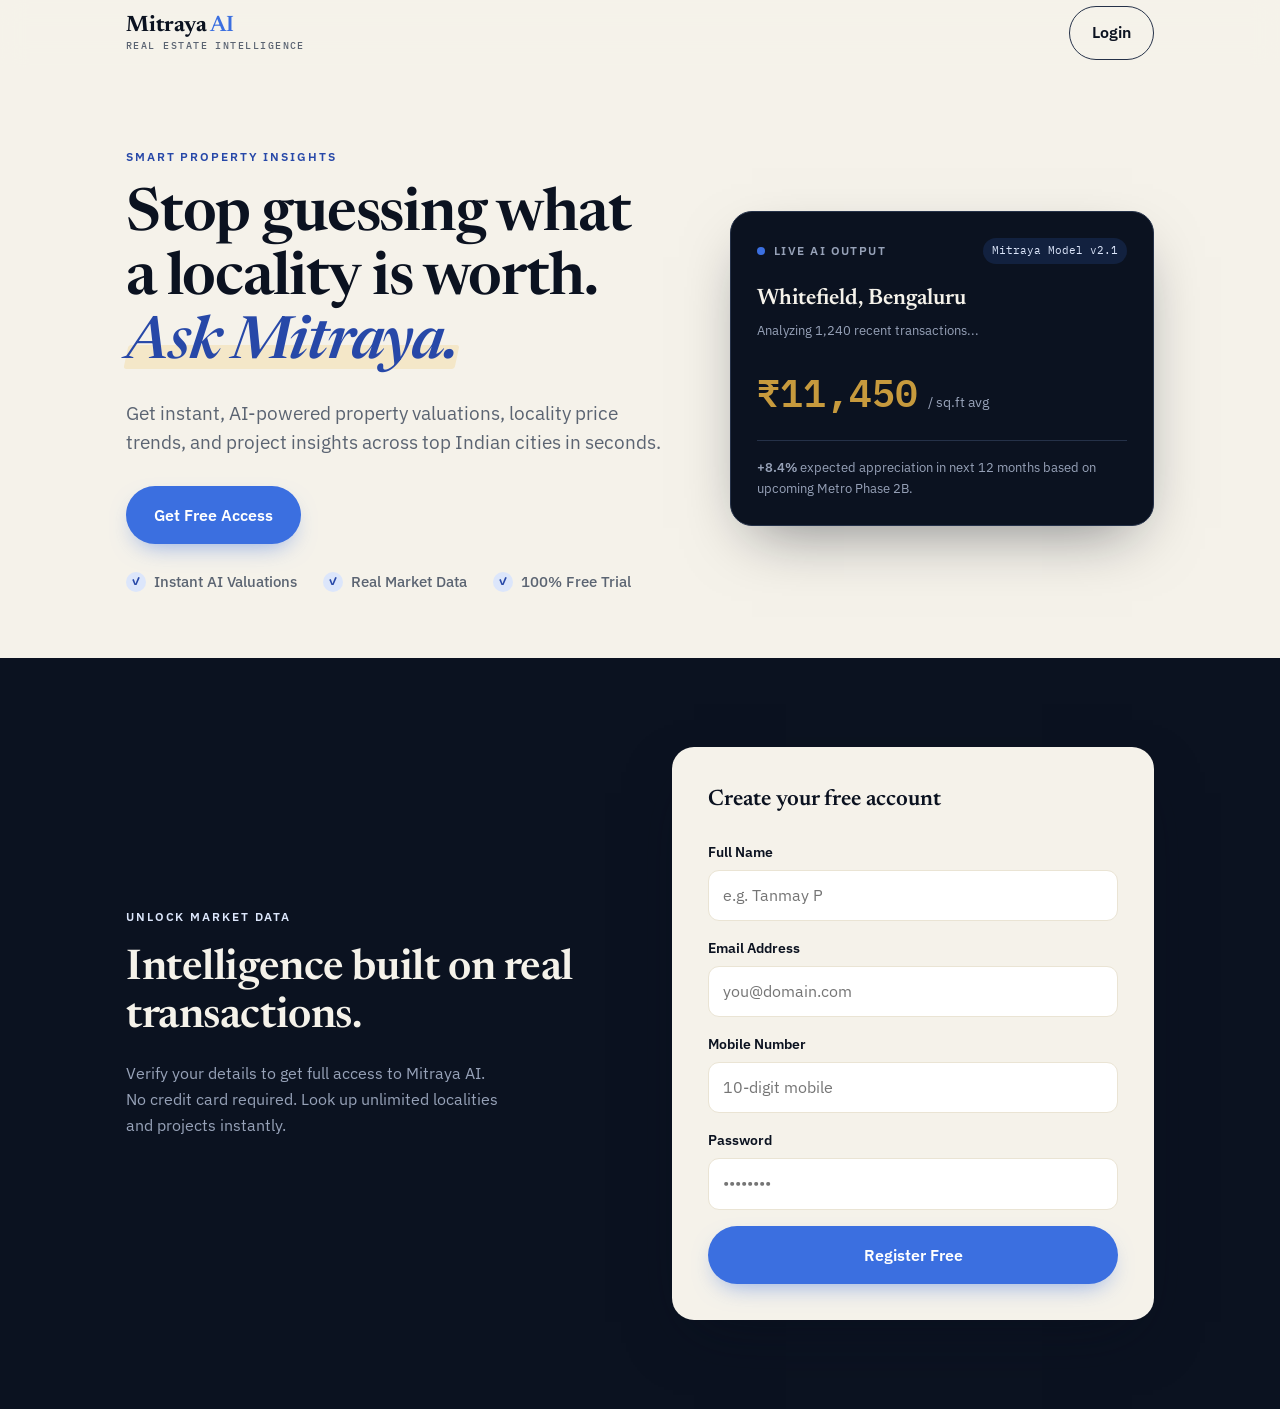
==== index.html @ 4f71910a "lead generation code and realstate" ====
<!DOCTYPE html>
<html lang="en">
<head>
<meta charset="UTF-8" />
<meta name="viewport" content="width=device-width, initial-scale=1.0" />
<title>Mitraya AI — Real Estate Intelligence</title>
<meta name="description" content="Get instant, AI-powered property valuations and locality insights across top Indian cities." />

<!-- Fonts mapped to your CSS specifications -->
<link rel="preconnect" href="https://fonts.googleapis.com" />
<link rel="preconnect" href="https://fonts.gstatic.com" crossorigin />
<link href="https://fonts.googleapis.com/css2?family=IBM+Plex+Mono:wght@400;500;600&family=IBM+Plex+Sans:wght@400;500;600;700&family=Newsreader:ital,opsz,wght@0,6..72,500;0,6..72,600;1,6..72,500&display=swap" rel="stylesheet" />

<style>
/* ============================================================
   Mitraya AI — locality & valuation intelligence
   Palette : navy ink ground, warm stone paper, brand blue (AI)
             + gold (valuation) as two purposeful accents
   Type    : Newsreader (display) + IBM Plex Sans (body)
             + IBM Plex Mono (data / figures)
   ============================================================ */

:root{
  --ink:        #0B1220;
  --ink-2:      #121B2E;
  --ink-line:   #253148;
  --paper:      #F5F2EA;
  --paper-2:    #EAE4D4;
  --blue:       #3B6FE0;
  --blue-deep:  #2748A8;
  --blue-soft:  #DCE6FB;
  --gold:       #C79A3D;
  --gold-deep:  #9C7826;
  --gold-soft:  #F4E7C8;
  --slate:      #5B6472;
  --slate-d:    #97A2B8;
  --white:      #FFFFFF;
  --rust:       #C24A3A;

  --maxw: 1140px;
  --pad: clamp(20px, 5vw, 56px);
  --r: 16px;
  --r-lg: 22px;

  --shadow: 0 18px 50px -18px rgba(8,14,28,.35);
  --shadow-card: 0 24px 60px -22px rgba(8,14,28,.5);

  --ease: cubic-bezier(.22,.61,.36,1);
}

/* ── RESET ───────────────────────────────────────────────── */
*{ box-sizing:border-box; margin:0; padding:0; }
html{ scroll-behavior:smooth; -webkit-text-size-adjust:100%; }
body{
  font-family:'IBM Plex Sans',system-ui,sans-serif;
  background:var(--paper);
  color:var(--ink);
  line-height:1.6;
  -webkit-font-smoothing:antialiased;
  overflow-x:hidden;
}
a{ color:inherit; text-decoration:none; }
ul,ol{ list-style:none; }
strong{ font-weight:600; }
button{ font:inherit; }

.wrap{ width:100%; max-width:var(--maxw); margin-inline:auto; padding-inline:var(--pad); }

/* ── TYPE PRIMITIVES ─────────────────────────────────────── */
.eyebrow{
  display:inline-block;
  font-size:.74rem; font-weight:600; letter-spacing:.16em;
  text-transform:uppercase; color:var(--blue-deep);
  margin-bottom:18px;
}
.eyebrow.light{ color:var(--blue-soft); }

.sec-h{
  font-family:'Newsreader',serif;
  font-weight:600;
  font-size:clamp(1.7rem, 3.4vw, 2.65rem);
  line-height:1.14;
  letter-spacing:-.01em;
}

/* ── BUTTONS ─────────────────────────────────────────────── */
.btn{
  display:inline-flex; align-items:center; justify-content:center; gap:8px;
  font-family:'IBM Plex Sans',sans-serif; font-weight:600; font-size:.98rem;
  padding:13px 22px; border-radius:999px; border:0; cursor:pointer;
  transition:transform .18s var(--ease), box-shadow .18s var(--ease), background .18s var(--ease);
}
.btn-solid{ background:var(--blue); color:#fff; box-shadow:0 10px 24px -10px rgba(59,111,224,.6); }
.btn-solid:hover{ background:var(--blue-deep); transform:translateY(-2px); box-shadow:0 16px 30px -12px rgba(59,111,224,.65); }
.btn-ghost{ background:transparent; color:var(--ink); border:1.5px solid var(--ink-line); }
.btn-ghost:hover{ border-color:var(--ink); transform:translateY(-2px); }
.btn-lg{ padding:16px 28px; font-size:1.02rem; }
.btn-block{ width:100%; }
.btn:disabled{ opacity:.45; cursor:not-allowed; transform:none; box-shadow:none; }

/* ── TOP BAR ─────────────────────────────────────────────── */
.topbar{
  position:sticky; top:0; z-index:50;
  background:rgba(245,242,234,.85);
  backdrop-filter:blur(12px);
  border-bottom:1px solid transparent;
}
.topbar-in{ display:flex; align-items:center; justify-content:space-between; height:66px; }
.brand{ display:inline-flex; align-items:center; gap:9px; font-weight:700; }
.brand-stack{ display:flex; flex-direction:column; line-height:1.05; }
.brand-word{ font-family:'Newsreader',serif; font-size:1.4rem; letter-spacing:-.01em; }
.brand-dim{ color:var(--blue); font-weight:600; }
.brand-tag{
  font-family:'IBM Plex Mono',monospace; font-size:.65rem; font-weight:500;
  letter-spacing:.14em; text-transform:uppercase; color:var(--slate);
  margin-top:2px;
}

/* ── HERO ────────────────────────────────────────────────── */
.hero{ position:relative; padding-top:clamp(40px,6vw,76px); padding-bottom:clamp(36px,5vw,64px); }
.hero-grid{
  display:grid; grid-template-columns:1.12fr .88fr; gap:clamp(28px,5vw,64px);
  align-items:center;
}
.hero-h{
  font-family:'Newsreader',serif; font-weight:600;
  font-size:clamp(2.2rem, 5vw, 3.7rem);
  line-height:1.08; letter-spacing:-.02em;
  margin-bottom:22px;
}
.ink-underline{ position:relative; white-space:nowrap; color:var(--blue-deep); font-style:italic; }
.ink-underline::after{
  content:""; position:absolute; left:0; right:0; bottom:.08em; height:.4em;
  background:var(--gold-soft); z-index:-1; border-radius:3px;
  transform:skew(-12deg);
}
.hero-sub{
  font-size:clamp(1.02rem,1.5vw,1.16rem); color:var(--slate);
  max-width:36em; margin-bottom:28px;
}
.hero-cta{ display:flex; flex-wrap:wrap; gap:14px; margin-bottom:26px; }
.tick{
  display:inline-grid; place-items:center;
  width:20px; height:20px; flex:0 0 20px;
  border-radius:50%; background:var(--blue-soft); color:var(--blue-deep);
  font-size:.7rem; font-weight:700;
}
.hero-trust{ display:flex; flex-wrap:wrap; gap:18px 26px; }
.hero-trust li{ display:flex; align-items:center; gap:8px; font-size:.92rem; color:var(--slate); font-weight:500; }

/* ── LIVE VALUATION CARD (Visual element from CSS) ───────── */
.valcard{
  background:var(--ink); color:var(--paper);
  border-radius:var(--r-lg); padding:26px;
  box-shadow:var(--shadow-card); border:1px solid var(--ink-line);
  position:relative; overflow:hidden;
}
.valcard-head{ display:flex; align-items:center; justify-content:space-between; margin-bottom:18px; }
.valcard-head-l{ font-size:.76rem; letter-spacing:.12em; text-transform:uppercase; color:var(--slate-d); font-weight:600; display:flex; align-items:center; gap:9px;}
.pulse-dot{ width:8px; height:8px; border-radius:50%; background:var(--blue); animation:pulse 2.2s infinite; }
@keyframes pulse{ 0%,100%{ opacity:1 } 50%{ opacity:.4 } }
.valcard-live{ font-family:'IBM Plex Mono',monospace; font-size:.7rem; color:var(--blue-soft); background:rgba(59,111,224,.16); padding:4px 9px; border-radius:999px; }
.valcard-locality{ font-family:'Newsreader',serif; font-size:1.4rem; font-weight:600; margin-bottom:2px; }
.valcard-sub{ font-size:.82rem; color:var(--slate-d); margin-bottom:20px; }
.valcard-price{ display:flex; align-items:baseline; gap:10px; margin-bottom:6px; }
.valcard-price-num{ font-family:'IBM Plex Mono',monospace; font-size:2.4rem; font-weight:600; color:var(--gold); }
.valcard-price-unit{ font-size:.85rem; color:var(--slate-d); }
.valcard-foot{
  margin-top:18px; padding-top:16px; border-top:1px solid var(--ink-line);
  font-size:.82rem; color:var(--slate-d);
}

/* ── FORM SECTION ────────────────────────────────────────── */
.getstarted{ background:var(--ink); color:var(--paper); padding-block:clamp(54px,7vw,96px); }
.form-grid{ display:grid; grid-template-columns:1fr 1fr; gap:clamp(30px,5vw,64px); align-items:center; }
.form-pitch .eyebrow { color: var(--blue-soft); }
.form-pitch .sec-h { color: var(--paper); }
.form-sub{ color:var(--slate-d); margin-top:18px; font-size:1.02rem; max-width:38ch; margin-bottom:26px;}

.form-card{
  background:var(--paper); color:var(--ink);
  border-radius:var(--r-lg); padding:clamp(24px,3vw,36px);
  box-shadow:var(--shadow-card);
}
.form-title{ font-family:'Newsreader',serif; font-size:1.4rem; font-weight:600; margin-bottom:22px; }

.field{ margin-bottom:16px; }
.field label{ display:block; font-size:.86rem; font-weight:600; margin-bottom:7px; color:var(--ink); }
.field input{
  width:100%; font:inherit; font-size:.98rem; color:var(--ink);
  background:var(--white); border:1.5px solid var(--paper-2);
  border-radius:11px; padding:12px 14px; transition:border-color .15s, box-shadow .15s;
}
.field input:focus{ outline:none; border-color:var(--blue); box-shadow:0 0 0 3px rgba(59,111,224,.18); }
.field input.invalid{ border-color:var(--rust); }
.err{ display:none; color:var(--rust); font-size:.82rem; margin-top:6px; font-weight:500; }
.err.show{ display:block; }
.form-fine{ font-size:.8rem; color:var(--slate); text-align:center; margin-top:14px; }

/* ── STATES (OTP, DUPE, SUCCESS) ─────────────────────────── */
.form-state{ text-align:center; padding:18px 6px 8px; }
.state-ico{
  width:58px; height:58px; border-radius:50%; margin:0 auto 18px;
  display:grid; place-items:center; font-size:1.7rem; font-weight:700;
}
.success .state-ico { background:var(--blue-soft); color:var(--blue-deep); }
.dupe .state-ico { background:#FEE2E2; color:var(--rust); }
.form-state h3{ font-family:'Newsreader',serif; font-size:1.42rem; font-weight:600; margin-bottom:10px; }
.form-state p{ color:var(--slate); font-size:.95rem; margin-bottom: 20px;}
.otp-input{ letter-spacing:.4rem !important; text-align:center; font-family:'IBM Plex Mono',monospace; font-size:1.4rem !important; }

/* Responsive */
@media (max-width:900px){
  .hero-grid, .form-grid{ grid-template-columns:1fr; gap:34px; }
}
</style>
</head>
<body>

<header class="topbar">
  <div class="wrap topbar-in">
    <a href="/" class="brand">
      <span class="brand-stack">
        <span class="brand-word">Mitraya<span class="brand-dim">&nbsp;AI</span></span>
        <span class="brand-tag">Real Estate Intelligence</span>
      </span>
    </a>
    <a href="https://app.mitrayallm.com/" class="btn btn-sm btn-ghost">Login</a>
  </div>
</header>

<main>
  <!-- ── HERO SECTION ───────────────────────────────────── -->
  <section class="hero">
    <div class="wrap hero-grid">
      <div class="hero-copy">
        <span class="eyebrow">Smart Property Insights</span>
        <h1 class="hero-h">
          Stop guessing what a locality is worth.
          <span class="ink-underline">Ask Mitraya.</span>
        </h1>
        <p class="hero-sub">
          Get instant, AI-powered property valuations, locality price trends, and project insights across top Indian cities in seconds.
        </p>
        <div class="hero-cta">
          <a href="#register" class="btn btn-solid btn-lg">Get Free Access</a>
        </div>
        <ul class="hero-trust">
          <li><span class="tick">✓</span> Instant AI Valuations</li>
          <li><span class="tick">✓</span> Real Market Data</li>
          <li><span class="tick">✓</span> 100% Free Trial</li>
        </ul>
      </div>

      <!-- Live Valuation Mockup Card (Using exact CSS provided) -->
      <aside class="valcard">
        <div class="valcard-head">
          <div class="valcard-head-l"><div class="pulse-dot"></div> Live AI Output</div>
          <div class="valcard-live">Mitraya Model v2.1</div>
        </div>
        <div class="valcard-locality">Whitefield, Bengaluru</div>
        <div class="valcard-sub">Analyzing 1,240 recent transactions...</div>
        <div class="valcard-price">
          <div class="valcard-price-num">₹11,450</div>
          <div class="valcard-price-unit">/ sq.ft avg</div>
        </div>
        <div class="valcard-foot">
          <strong>+8.4%</strong> expected appreciation in next 12 months based on upcoming Metro Phase 2B.
        </div>
      </aside>
    </div>
  </section>

  <!-- ── REGISTRATION FORM SECTION ──────────────────────── -->
  <section id="register" class="getstarted">
    <div class="wrap form-grid">
      <div class="form-pitch">
        <span class="eyebrow light">Unlock Market Data</span>
        <h2 class="sec-h">Intelligence built on real transactions.</h2>
        <p class="form-sub">
          Verify your details to get full access to Mitraya AI. No credit card required. Look up unlimited localities and projects instantly.
        </p>
      </div>

      <div class="form-card">
        
        <!-- STEP 1: REGISTRATION FORM -->
        <form id="regForm" novalidate>
          <h3 class="form-title">Create your free account</h3>

          <div class="field">
            <label for="full_name">Full Name</label>
            <input id="full_name" type="text" placeholder="e.g. Tanmay P" required />
            <span class="err" data-err="full_name">Please enter your name.</span>
          </div>

          <div class="field">
            <label for="email">Email Address</label>
            <input id="email" type="email" placeholder="you@domain.com" required />
            <span class="err" data-err="email">Enter a valid email.</span>
          </div>

          <div class="field">
            <label for="mobile">Mobile Number</label>
            <input id="mobile" type="tel" maxlength="10" placeholder="10-digit mobile" required />
            <span class="err" data-err="mobile">Enter a valid 10-digit mobile.</span>
          </div>

          <div class="field">
            <label for="password">Password</label>
            <input id="password" type="password" placeholder="••••••••" required />
            <span class="err" data-err="password">Password must be at least 6 characters.</span>
          </div>

          <button id="submitRegBtn" type="submit" class="btn btn-solid btn-block btn-lg">
            Register Free
          </button>
        </form>

        <!-- STEP 2: OTP VERIFICATION -->
        <form id="otpForm" class="form-state" style="display:none;" novalidate>
          <div class="state-ico">✉️</div>
          <h3>Verify your account</h3>
          <p>We've sent a 6-digit code to your email/mobile. Enter it below to unlock access.</p>
          
          <div class="field">
            <input id="otpCode" class="otp-input" type="text" maxlength="6" placeholder="------" required />
            <span class="err" data-err="otpCode">Please enter the 6 digit code.</span>
          </div>

          <button id="submitOtpBtn" type="submit" class="btn btn-solid btn-block btn-lg">
            Verify & Proceed
          </button>
        </form>

        <!-- DUPLICATE/EXISTING USER STATE -->
        <div id="dupeState" class="form-state dupe" style="display:none;">
          <div class="state-ico">↻</div>
          <h3>Account already exists</h3>
          <p id="dupeMsg">This mobile or email is already registered with Mitraya.</p>
          <button onclick="window.location.href='https://app.mitrayallm.com/'" class="btn btn-solid btn-block btn-lg">
            Go to Login
          </button>
        </div>

      </div>
    </div>
  </section>
</main>

<script>
/* ============================================================
   Mitraya AI — Frontend Logic[cite: 3]
   ------------------------------------------------------------
   1) POST /api/realstate/register (Local backend check)
   2) POST /api/realstate/verify (Local backend + External API)
   3) GET Convert API (Only fires if Verify is 200 OK)
   ============================================================ */

// const BACKEND_BASE_ = 'http://localhost:8080'; // Configured for your local testing
const BACKEND_BASE = 'https://asia-south1-deploying-4c386.cloudfunctions.net/leadgeneration_api';
const CONVERT_URL  = 'https://asia-south1-deploying-4c386.cloudfunctions.net/global_api/api/convert';
const DEFAULT_PAYOUT = '0.3';

// DOM Helpers
const byId = id => document.getElementById(id);
const toggleErr = (id, show) => {
  document.querySelector(`.err[data-err="${id}"]`).classList.toggle('show', show);
  byId(id).classList.toggle('invalid', show);
};

// URL Params Extractor for S2S Tracking[cite: 3]
function getTrackingParams() {
  const q = new URLSearchParams(window.location.search);
  return {
    pid: q.get('pid') || null,
    oid: q.get('oid') || null,
    clid: q.get('clid') || null,
    sub1: q.get('sub1') || null,
    zone: q.get('zone') || q.get('sub2') || null,
    utm_source: q.get('utm_source') || null,
    cost: q.get('cost') || null,
    payout: q.get('payout') || DEFAULT_PAYOUT,
    goal: '1',
    landingUrl: window.location.href
  };
}

// Postback Trigger (Fires strictly on successful verification)[cite: 3]
function sendConversion(tracking) {
  if (!tracking.clid && !tracking.pid) return; // Prevent empty fires
  
  let url = `${CONVERT_URL}?goal=1&payout=${encodeURIComponent(tracking.payout)}`;
  ['pid', 'oid', 'clid', 'sub1', 'zone', 'utm_source', 'cost'].forEach(key => {
    if (tracking[key]) url += `&${key}=${encodeURIComponent(tracking[key])}`;
  });

  console.log('Firing Conversion Postback:', url);
  fetch(url).catch(e => console.error('Conversion tracking error:', e));
}

// Global State
let pendingUser = null;

/* ── STEP 1: Registration Handler ─────────────────────────── */
byId('regForm').addEventListener('submit', async (e) => {
  e.preventDefault();
  
  // Basic Validations
  const fn = byId('full_name').value.trim();
  const em = byId('email').value.trim();
  const mb = byId('mobile').value.trim();
  const pw = byId('password').value;
  
  let valid = true;
  if(fn.length < 2) { toggleErr('full_name', true); valid = false; } else toggleErr('full_name', false);
  if(!/^[^\s@]+@[^\s@]+\.[^\s@]+$/.test(em)) { toggleErr('email', true); valid = false; } else toggleErr('email', false);
  if(!/^[6-9]\d{9}$/.test(mb)) { toggleErr('mobile', true); valid = false; } else toggleErr('mobile', false);
  if(pw.length < 6) { toggleErr('password', true); valid = false; } else toggleErr('password', false);

  if(!valid) return;

  const btn = byId('submitRegBtn');
  btn.disabled = true; btn.textContent = 'Registering...';

  pendingUser = { full_name: fn, email: em, mobile: mb, password: pw, tracking: getTrackingParams() };

  try {
    const res = await fetch(`${BACKEND_BASE}/api/realstate/register`, {
      method: 'POST',
      headers: { 'Content-Type': 'application/json' },
      body: JSON.stringify({ full_name: fn, email: em, mobile: mb, password: pw })
    });

    const data = await res.json();

    if (res.status === 409) {
      // DUPLICATE GUARD: Do not trigger postback. Show duplicate state.
      byId('regForm').style.display = 'none';
      byId('dupeState').style.display = 'block';
      if(data.redirectTo) {
        setTimeout(() => window.location.href = data.redirectTo, 2500); // Auto-redirect after 2.5s
      }
      return;
    }

    if (!res.ok) throw new Error(data.message || 'Registration failed');

    // Success: Hide Register, Show OTP Form
    byId('regForm').style.display = 'none';
    byId('otpForm').style.display = 'block';

  } catch (err) {
    alert(err.message);
    btn.disabled = false; btn.textContent = 'Register Free';
  }
});

/* ── STEP 2: OTP Verification Handler ─────────────────────── */
byId('otpForm').addEventListener('submit', async (e) => {
  e.preventDefault();
  const code = byId('otpCode').value.trim();
  
  if(code.length < 4) { toggleErr('otpCode', true); return; } else toggleErr('otpCode', false);

  const btn = byId('submitOtpBtn');
  btn.disabled = true; btn.textContent = 'Verifying...';

  try {
    const res = await fetch(`${BACKEND_BASE}/api/realstate/verify`, {
      method: 'POST',
      headers: { 'Content-Type': 'application/json' },
      body: JSON.stringify({ ...pendingUser, code: code })
    });

    const data = await res.json();
    if (!res.ok) throw new Error(data.message || 'Invalid verification code');

    // ✅ CRITICAL PATH: Lead is verified & stored in DB. Fire Conversion S2S.[cite: 3]
    sendConversion(pendingUser.tracking);

    btn.textContent = 'Success! Redirecting...';
    btn.style.background = '#10b981'; // Green success color
    
    // Redirect to the main application
    setTimeout(() => window.location.href = 'https://app.mitrayallm.com/', 1000);

  } catch (err) {
    alert(err.message);
    btn.disabled = false; btn.textContent = 'Verify & Proceed';
  }
});

// Enforce numbers only on mobile input
byId('mobile').addEventListener('input', e => e.target.value = e.target.value.replace(/\D/g, '').slice(0, 10));
</script>
</body>
</html>
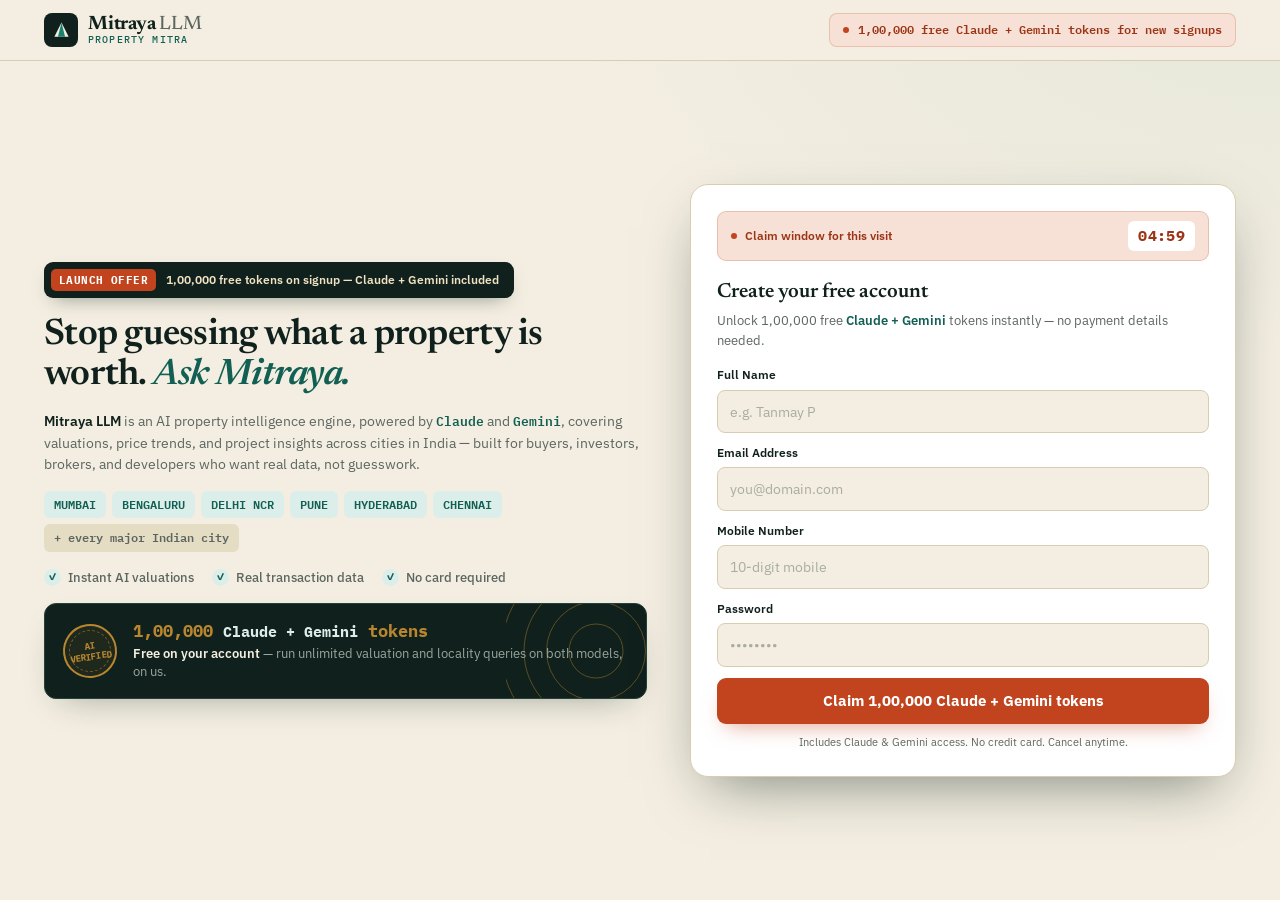
==== commit a7c165bc: "made changes in html" ====
--- a/index.html
+++ b/index.html
@@ -3,61 +3,75 @@
 <head>
 <meta charset="UTF-8" />
 <meta name="viewport" content="width=device-width, initial-scale=1.0" />
-<title>Mitraya AI — Real Estate Intelligence</title>
-<meta name="description" content="Get instant, AI-powered property valuations and locality insights across top Indian cities." />
-
-<!-- Fonts mapped to your CSS specifications -->
+<title>Mitraya LLM — Property Mitra | Free AI Property Intelligence</title>
+<meta name="description" content="Get instant AI-powered property valuations across every major Indian city. Register now and claim 1,00,000 free Claude + Gemini tokens for property analysis." />
+
+<!-- Fonts -->
 <link rel="preconnect" href="https://fonts.googleapis.com" />
 <link rel="preconnect" href="https://fonts.gstatic.com" crossorigin />
-<link href="https://fonts.googleapis.com/css2?family=IBM+Plex+Mono:wght@400;500;600&family=IBM+Plex+Sans:wght@400;500;600;700&family=Newsreader:ital,opsz,wght@0,6..72,500;0,6..72,600;1,6..72,500&display=swap" rel="stylesheet" />
+<link href="https://fonts.googleapis.com/css2?family=IBM+Plex+Mono:wght@400;500;600;700&family=IBM+Plex+Sans:wght@400;500;600;700&family=Newsreader:ital,opsz,wght@0,6..72,500;0,6..72,600;0,6..72,700;1,6..72,500&display=swap" rel="stylesheet" />
 
 <style>
 /* ============================================================
-   Mitraya AI — locality & valuation intelligence
-   Palette : navy ink ground, warm stone paper, brand blue (AI)
-             + gold (valuation) as two purposeful accents
-   Type    : Newsreader (display) + IBM Plex Sans (body)
-             + IBM Plex Mono (data / figures)
+   Mitraya LLM — "Property Mitra"
+   ------------------------------------------------------------
+   DESIGN PLAN
+   Subject   : an AI reading land-transaction records to price
+               Indian property — closer to a surveyor's instrument
+               than a generic SaaS dashboard.
+   Palette   : pine-ink ground (not navy), aged-parchment paper,
+               signal teal (the "AI reads the data" accent),
+               survey gold (valuation/currency), claim-red (urgency)
+   Type      : Newsreader (display serif, editorial/trustworthy)
+               + IBM Plex Sans (body) + IBM Plex Mono (data figures)
+   Signature : topographic contour rings behind the valuation
+               figure + a rotated "surveyor's stamp" badge —
+               literalizes "we survey the data" instead of a
+               generic gradient blob or numbered-step layout.
    ============================================================ */
 
 :root{
-  --ink:        #0B1220;
-  --ink-2:      #121B2E;
-  --ink-line:   #253148;
-  --paper:      #F5F2EA;
-  --paper-2:    #EAE4D4;
-  --blue:       #3B6FE0;
-  --blue-deep:  #2748A8;
-  --blue-soft:  #DCE6FB;
-  --gold:       #C79A3D;
-  --gold-deep:  #9C7826;
-  --gold-soft:  #F4E7C8;
-  --slate:      #5B6472;
-  --slate-d:    #97A2B8;
+  --ink:        #10201C;   /* pine-black ground, not navy   */
+  --ink-2:      #172B25;
+  --ink-line:   #25423A;
+  --paper:      #F3EEE1;   /* aged parchment                */
+  --paper-2:    #E5DCC4;
+  --paper-line: #D8CDAE;
+  --teal:       #1B8272;   /* signal accent — AI reads data */
+  --teal-deep:  #125F53;
+  --teal-soft:  #DCEEEA;
+  --gold:       #B8862E;   /* survey gold — valuation/value */
+  --gold-deep:  #8E661F;
+  --gold-soft:  #F0E2C2;
+  --claim:      #C1441E;   /* claim-red — urgency/offer     */
+  --claim-deep: #9C3517;
+  --claim-soft: #F7E1D6;
+  --slate:      #5C6660;
+  --slate-d:    #9AA69E;
   --white:      #FFFFFF;
-  --rust:       #C24A3A;
-
-  --maxw: 1140px;
-  --pad: clamp(20px, 5vw, 56px);
-  --r: 16px;
-  --r-lg: 22px;
-
-  --shadow: 0 18px 50px -18px rgba(8,14,28,.35);
-  --shadow-card: 0 24px 60px -22px rgba(8,14,28,.5);
+  --rust:       #B33B2C;
+
+  --maxw: 1280px;
+  --pad: clamp(18px, 3.6vw, 44px);
+  --r: 12px;
+  --r-lg: 18px;
+
+  --shadow: 0 14px 36px -18px rgba(16,32,28,.4);
+  --shadow-card: 0 22px 56px -20px rgba(16,32,28,.55);
 
   --ease: cubic-bezier(.22,.61,.36,1);
 }
 
 /* ── RESET ───────────────────────────────────────────────── */
 *{ box-sizing:border-box; margin:0; padding:0; }
-html{ scroll-behavior:smooth; -webkit-text-size-adjust:100%; }
+html,body{ height:100%; }
 body{
   font-family:'IBM Plex Sans',system-ui,sans-serif;
   background:var(--paper);
   color:var(--ink);
-  line-height:1.6;
+  line-height:1.5;
   -webkit-font-smoothing:antialiased;
-  overflow-x:hidden;
+  overflow:hidden; /* single viewport — no page scroll on desktop */
 }
 a{ color:inherit; text-decoration:none; }
 ul,ol{ list-style:none; }
@@ -66,270 +80,365 @@
 
 .wrap{ width:100%; max-width:var(--maxw); margin-inline:auto; padding-inline:var(--pad); }
 
-/* ── TYPE PRIMITIVES ─────────────────────────────────────── */
-.eyebrow{
-  display:inline-block;
-  font-size:.74rem; font-weight:600; letter-spacing:.16em;
-  text-transform:uppercase; color:var(--blue-deep);
-  margin-bottom:18px;
-}
-.eyebrow.light{ color:var(--blue-soft); }
-
-.sec-h{
-  font-family:'Newsreader',serif;
-  font-weight:600;
-  font-size:clamp(1.7rem, 3.4vw, 2.65rem);
-  line-height:1.14;
-  letter-spacing:-.01em;
-}
+/* ── APP SHELL ───────────────────────────────────────────── */
+.app{
+  height:100vh; height:100dvh;
+  display:flex; flex-direction:column;
+  background:
+    radial-gradient(1200px 600px at 100% 0%, rgba(27,130,114,.06), transparent 60%),
+    var(--paper);
+}
+
+/* ── TOP BAR ─────────────────────────────────────────────── */
+.topbar{
+  flex:0 0 auto;
+  border-bottom:1px solid var(--paper-line);
+  background:var(--paper);
+  z-index:50;
+}
+.topbar-in{ display:flex; align-items:center; justify-content:space-between; height:60px; gap:16px; }
+.brand{ display:inline-flex; align-items:center; gap:10px; font-weight:700; }
+.brand-mark{
+  width:34px; height:34px; border-radius:8px; flex:0 0 auto;
+  background:var(--ink);
+  display:grid; place-items:center;
+  position:relative;
+}
+.brand-mark svg{ width:19px; height:19px; display:block; }
+.brand-stack{ display:flex; flex-direction:column; line-height:1.08; }
+.brand-word{ font-family:'Newsreader',serif; font-size:1.22rem; letter-spacing:-.01em; }
+.brand-word .dim{ color:var(--slate); font-weight:500; }
+.brand-tag{
+  font-family:'IBM Plex Mono',monospace; font-size:.6rem; font-weight:500;
+  letter-spacing:.12em; color:var(--teal-deep);
+}
+.topbar-offer{
+  display:flex; align-items:center; gap:9px;
+  font-family:'IBM Plex Mono',monospace; font-size:.74rem; font-weight:600;
+  color:var(--claim-deep); background:var(--claim-soft);
+  padding:7px 13px; border-radius:8px;
+  border:1px solid rgba(193,68,30,.22);
+  white-space:nowrap;
+}
+.live-dot{ width:6px; height:6px; border-radius:50%; background:var(--claim); animation:pulse 1.6s infinite; flex:0 0 auto; }
+@keyframes pulse{ 0%,100%{ opacity:1 } 50%{ opacity:.3 } }
+
+/* ── MAIN STAGE ──────────────────────────────────────────── */
+.stage{ flex:1 1 auto; min-height:0; display:flex; align-items:stretch; }
+.stage-grid{
+  width:100%; max-width:var(--maxw); margin-inline:auto; padding-inline:var(--pad);
+  display:grid; grid-template-columns:1.05fr .95fr; gap:clamp(24px,3.4vw,56px);
+  align-items:center; min-height:0;
+}
+
+/* ── LEFT: PITCH ─────────────────────────────────────────── */
+.pitch{ min-width:0; }
+
+.offer-pill{
+  display:inline-flex; align-items:center; gap:10px;
+  background:var(--ink); color:var(--gold-soft);
+  padding:7px 15px 7px 7px; border-radius:9px;
+  font-size:.76rem; font-weight:600; margin-bottom:18px;
+  box-shadow:0 8px 20px -10px rgba(16,32,28,.55);
+}
+.offer-pill .tag{
+  background:var(--claim); color:#fff; font-family:'IBM Plex Mono',monospace;
+  font-weight:700; font-size:.68rem; padding:3px 8px; border-radius:5px;
+  letter-spacing:.04em;
+}
+
+.hero-h{
+  font-family:'Newsreader',serif; font-weight:600;
+  font-size:clamp(1.7rem, 2.85vw, 2.8rem);
+  line-height:1.09; letter-spacing:-.02em;
+  margin-bottom:14px;
+}
+.survey-underline{ position:relative; white-space:nowrap; color:var(--teal-deep); font-style:italic; }
+.survey-underline::after{
+  content:""; position:absolute; left:-.05em; right:-.05em; bottom:.05em; height:.36em;
+  background:var(--gold-soft); z-index:-1; border-radius:2px;
+}
+
+.hero-sub{
+  font-size:clamp(.9rem,1.05vw,1rem); color:var(--slate);
+  max-width:44em; margin-bottom:16px;
+}
+.hero-sub strong{ color:var(--ink); }
+.hero-sub .model-name{ font-family:'IBM Plex Mono',monospace; font-size:.92em; font-weight:600; color:var(--teal-deep); }
+
+.coverage{ display:flex; flex-wrap:wrap; gap:6px; margin-bottom:16px; }
+.coverage span{
+  font-size:.72rem; font-weight:600; color:var(--teal-deep);
+  background:var(--teal-soft); padding:5px 10px; border-radius:6px;
+  font-family:'IBM Plex Mono',monospace;
+}
+.coverage span.more{ color:var(--slate); background:var(--paper-2); }
+
+.hero-trust{ display:flex; flex-wrap:wrap; gap:11px 18px; margin-bottom:16px; }
+.hero-trust li{ display:flex; align-items:center; gap:7px; font-size:.82rem; color:var(--slate); font-weight:500; }
+.tick{
+  display:inline-grid; place-items:center;
+  width:17px; height:17px; flex:0 0 17px;
+  border-radius:50%; background:var(--teal-soft); color:var(--teal-deep);
+  font-size:.6rem; font-weight:700;
+}
+
+/* ── TOKEN OFFER CARD — signature element ───────────────────
+   Topographic contour rings + rotated survey stamp, echoing a
+   surveyor's official mark on a land document.                */
+.token-card{
+  position:relative; overflow:hidden;
+  display:flex; align-items:center; gap:16px;
+  background:var(--ink); color:var(--paper);
+  border-radius:var(--r); padding:16px 18px;
+  box-shadow:var(--shadow); border:1px solid var(--ink-line);
+}
+.contour-rings{
+  position:absolute; right:-40px; top:50%; transform:translateY(-50%);
+  width:180px; height:180px; pointer-events:none; opacity:.5;
+}
+.contour-rings svg{ width:100%; height:100%; }
+.stamp{
+  flex:0 0 auto; width:54px; height:54px; border-radius:50%;
+  border:2px solid var(--gold);
+  display:grid; place-items:center;
+  transform:rotate(-8deg);
+  position:relative; z-index:1;
+  background:rgba(184,134,46,.08);
+}
+.stamp::before{
+  content:""; position:absolute; inset:4px; border-radius:50%;
+  border:1px dashed rgba(184,134,46,.55);
+}
+.stamp-txt{
+  font-family:'IBM Plex Mono',monospace; font-weight:700; font-size:.58rem;
+  color:var(--gold); text-align:center; line-height:1.2; letter-spacing:.02em;
+}
+.token-copy{ position:relative; z-index:1; min-width:0; }
+.token-copy .num{
+  font-family:'IBM Plex Mono',monospace; font-weight:700; font-size:1.05rem; color:var(--gold);
+  display:block; margin-bottom:2px; line-height:1.35;
+}
+.token-copy .num .models{ color:var(--teal-soft); font-size:.92em; }
+.token-copy p{ font-size:.8rem; color:var(--slate-d); line-height:1.45; }
+.token-copy p strong{ color:var(--paper); }
+.form-title-sub .models, .hero-sub .model-name{ font-weight:600; }
+
+/* ── RIGHT: FORM CARD ────────────────────────────────────── */
+.form-card{
+  background:var(--white); color:var(--ink);
+  border-radius:var(--r-lg);
+  box-shadow:var(--shadow-card);
+  border:1px solid var(--paper-line);
+  padding:clamp(18px,2.4vw,26px);
+  display:flex; flex-direction:column;
+  max-height:min(660px, 84vh);
+  position:relative;
+}
+
+.timer-band{
+  display:flex; align-items:center; justify-content:space-between; gap:10px;
+  background:var(--claim-soft); border:1px solid rgba(193,68,30,.22);
+  border-radius:9px; padding:9px 13px; margin-bottom:16px;
+}
+.timer-band-l{ display:flex; align-items:center; gap:8px; font-size:.76rem; font-weight:600; color:var(--claim-deep); }
+.timer-clock{
+  font-family:'IBM Plex Mono',monospace; font-weight:700; font-size:.94rem;
+  color:var(--claim-deep); background:#fff; padding:4px 10px; border-radius:6px;
+  letter-spacing:.02em; min-width:56px; text-align:center;
+}
+
+.form-title{ font-family:'Newsreader',serif; font-size:1.28rem; font-weight:600; margin-bottom:3px; }
+.form-title-sub{ font-size:.82rem; color:var(--slate); margin-bottom:16px; }
+.form-title-sub .models{ color:var(--teal-deep); font-weight:600; }
+
+.field{ margin-bottom:11px; }
+.field label{ display:block; font-size:.76rem; font-weight:600; margin-bottom:5px; color:var(--ink); }
+.field input{
+  width:100%; font:inherit; font-size:.9rem; color:var(--ink);
+  background:var(--paper); border:1.5px solid var(--paper-line);
+  border-radius:8px; padding:10px 12px; transition:border-color .15s, box-shadow .15s;
+}
+.field input::placeholder{ color:#a9ad9f; }
+.field input:focus{ outline:none; border-color:var(--teal); box-shadow:0 0 0 3px rgba(27,130,114,.14); background:#fff; }
+.field input.invalid{ border-color:var(--rust); }
+.err{ display:none; color:var(--rust); font-size:.74rem; margin-top:4px; font-weight:500; }
+.err.show{ display:block; }
+.form-fine{ font-size:.7rem; color:var(--slate); text-align:center; margin-top:10px; line-height:1.5; }
 
 /* ── BUTTONS ─────────────────────────────────────────────── */
 .btn{
   display:inline-flex; align-items:center; justify-content:center; gap:8px;
-  font-family:'IBM Plex Sans',sans-serif; font-weight:600; font-size:.98rem;
-  padding:13px 22px; border-radius:999px; border:0; cursor:pointer;
-  transition:transform .18s var(--ease), box-shadow .18s var(--ease), background .18s var(--ease);
-}
-.btn-solid{ background:var(--blue); color:#fff; box-shadow:0 10px 24px -10px rgba(59,111,224,.6); }
-.btn-solid:hover{ background:var(--blue-deep); transform:translateY(-2px); box-shadow:0 16px 30px -12px rgba(59,111,224,.65); }
-.btn-ghost{ background:transparent; color:var(--ink); border:1.5px solid var(--ink-line); }
-.btn-ghost:hover{ border-color:var(--ink); transform:translateY(-2px); }
-.btn-lg{ padding:16px 28px; font-size:1.02rem; }
+  font-family:'IBM Plex Sans',sans-serif; font-weight:700; font-size:.92rem;
+  padding:12px 20px; border-radius:9px; border:0; cursor:pointer;
+  transition:transform .16s var(--ease), box-shadow .16s var(--ease), background .16s var(--ease);
+}
+.btn-solid{ background:var(--claim); color:#fff; box-shadow:0 10px 22px -10px rgba(193,68,30,.55); }
+.btn-solid:hover{ background:var(--claim-deep); transform:translateY(-2px); box-shadow:0 14px 26px -10px rgba(193,68,30,.6); }
 .btn-block{ width:100%; }
 .btn:disabled{ opacity:.45; cursor:not-allowed; transform:none; box-shadow:none; }
 
-/* ── TOP BAR ─────────────────────────────────────────────── */
-.topbar{
-  position:sticky; top:0; z-index:50;
-  background:rgba(245,242,234,.85);
-  backdrop-filter:blur(12px);
-  border-bottom:1px solid transparent;
-}
-.topbar-in{ display:flex; align-items:center; justify-content:space-between; height:66px; }
-.brand{ display:inline-flex; align-items:center; gap:9px; font-weight:700; }
-.brand-stack{ display:flex; flex-direction:column; line-height:1.05; }
-.brand-word{ font-family:'Newsreader',serif; font-size:1.4rem; letter-spacing:-.01em; }
-.brand-dim{ color:var(--blue); font-weight:600; }
-.brand-tag{
-  font-family:'IBM Plex Mono',monospace; font-size:.65rem; font-weight:500;
-  letter-spacing:.14em; text-transform:uppercase; color:var(--slate);
-  margin-top:2px;
-}
-
-/* ── HERO ────────────────────────────────────────────────── */
-.hero{ position:relative; padding-top:clamp(40px,6vw,76px); padding-bottom:clamp(36px,5vw,64px); }
-.hero-grid{
-  display:grid; grid-template-columns:1.12fr .88fr; gap:clamp(28px,5vw,64px);
-  align-items:center;
-}
-.hero-h{
-  font-family:'Newsreader',serif; font-weight:600;
-  font-size:clamp(2.2rem, 5vw, 3.7rem);
-  line-height:1.08; letter-spacing:-.02em;
-  margin-bottom:22px;
-}
-.ink-underline{ position:relative; white-space:nowrap; color:var(--blue-deep); font-style:italic; }
-.ink-underline::after{
-  content:""; position:absolute; left:0; right:0; bottom:.08em; height:.4em;
-  background:var(--gold-soft); z-index:-1; border-radius:3px;
-  transform:skew(-12deg);
-}
-.hero-sub{
-  font-size:clamp(1.02rem,1.5vw,1.16rem); color:var(--slate);
-  max-width:36em; margin-bottom:28px;
-}
-.hero-cta{ display:flex; flex-wrap:wrap; gap:14px; margin-bottom:26px; }
-.tick{
-  display:inline-grid; place-items:center;
-  width:20px; height:20px; flex:0 0 20px;
-  border-radius:50%; background:var(--blue-soft); color:var(--blue-deep);
-  font-size:.7rem; font-weight:700;
-}
-.hero-trust{ display:flex; flex-wrap:wrap; gap:18px 26px; }
-.hero-trust li{ display:flex; align-items:center; gap:8px; font-size:.92rem; color:var(--slate); font-weight:500; }
-
-/* ── LIVE VALUATION CARD (Visual element from CSS) ───────── */
-.valcard{
-  background:var(--ink); color:var(--paper);
-  border-radius:var(--r-lg); padding:26px;
-  box-shadow:var(--shadow-card); border:1px solid var(--ink-line);
-  position:relative; overflow:hidden;
-}
-.valcard-head{ display:flex; align-items:center; justify-content:space-between; margin-bottom:18px; }
-.valcard-head-l{ font-size:.76rem; letter-spacing:.12em; text-transform:uppercase; color:var(--slate-d); font-weight:600; display:flex; align-items:center; gap:9px;}
-.pulse-dot{ width:8px; height:8px; border-radius:50%; background:var(--blue); animation:pulse 2.2s infinite; }
-@keyframes pulse{ 0%,100%{ opacity:1 } 50%{ opacity:.4 } }
-.valcard-live{ font-family:'IBM Plex Mono',monospace; font-size:.7rem; color:var(--blue-soft); background:rgba(59,111,224,.16); padding:4px 9px; border-radius:999px; }
-.valcard-locality{ font-family:'Newsreader',serif; font-size:1.4rem; font-weight:600; margin-bottom:2px; }
-.valcard-sub{ font-size:.82rem; color:var(--slate-d); margin-bottom:20px; }
-.valcard-price{ display:flex; align-items:baseline; gap:10px; margin-bottom:6px; }
-.valcard-price-num{ font-family:'IBM Plex Mono',monospace; font-size:2.4rem; font-weight:600; color:var(--gold); }
-.valcard-price-unit{ font-size:.85rem; color:var(--slate-d); }
-.valcard-foot{
-  margin-top:18px; padding-top:16px; border-top:1px solid var(--ink-line);
-  font-size:.82rem; color:var(--slate-d);
-}
-
-/* ── FORM SECTION ────────────────────────────────────────── */
-.getstarted{ background:var(--ink); color:var(--paper); padding-block:clamp(54px,7vw,96px); }
-.form-grid{ display:grid; grid-template-columns:1fr 1fr; gap:clamp(30px,5vw,64px); align-items:center; }
-.form-pitch .eyebrow { color: var(--blue-soft); }
-.form-pitch .sec-h { color: var(--paper); }
-.form-sub{ color:var(--slate-d); margin-top:18px; font-size:1.02rem; max-width:38ch; margin-bottom:26px;}
-
-.form-card{
-  background:var(--paper); color:var(--ink);
-  border-radius:var(--r-lg); padding:clamp(24px,3vw,36px);
-  box-shadow:var(--shadow-card);
-}
-.form-title{ font-family:'Newsreader',serif; font-size:1.4rem; font-weight:600; margin-bottom:22px; }
-
-.field{ margin-bottom:16px; }
-.field label{ display:block; font-size:.86rem; font-weight:600; margin-bottom:7px; color:var(--ink); }
-.field input{
-  width:100%; font:inherit; font-size:.98rem; color:var(--ink);
-  background:var(--white); border:1.5px solid var(--paper-2);
-  border-radius:11px; padding:12px 14px; transition:border-color .15s, box-shadow .15s;
-}
-.field input:focus{ outline:none; border-color:var(--blue); box-shadow:0 0 0 3px rgba(59,111,224,.18); }
-.field input.invalid{ border-color:var(--rust); }
-.err{ display:none; color:var(--rust); font-size:.82rem; margin-top:6px; font-weight:500; }
-.err.show{ display:block; }
-.form-fine{ font-size:.8rem; color:var(--slate); text-align:center; margin-top:14px; }
-
-/* ── STATES (OTP, DUPE, SUCCESS) ─────────────────────────── */
-.form-state{ text-align:center; padding:18px 6px 8px; }
+/* ── STATES (OTP, DUPE) ──────────────────────────────────── */
+.form-state{ text-align:center; padding:8px 4px 4px; }
 .state-ico{
-  width:58px; height:58px; border-radius:50%; margin:0 auto 18px;
-  display:grid; place-items:center; font-size:1.7rem; font-weight:700;
-}
-.success .state-ico { background:var(--blue-soft); color:var(--blue-deep); }
-.dupe .state-ico { background:#FEE2E2; color:var(--rust); }
-.form-state h3{ font-family:'Newsreader',serif; font-size:1.42rem; font-weight:600; margin-bottom:10px; }
-.form-state p{ color:var(--slate); font-size:.95rem; margin-bottom: 20px;}
-.otp-input{ letter-spacing:.4rem !important; text-align:center; font-family:'IBM Plex Mono',monospace; font-size:1.4rem !important; }
-
-/* Responsive */
+  width:48px; height:48px; border-radius:50%; margin:0 auto 14px;
+  display:grid; place-items:center; font-size:1.3rem; font-weight:700;
+}
+.success .state-ico{ background:var(--teal-soft); color:var(--teal-deep); }
+.dupe .state-ico{ background:#F7DFDB; color:var(--rust); }
+.form-state h3{ font-family:'Newsreader',serif; font-size:1.2rem; font-weight:600; margin-bottom:8px; }
+.form-state p{ color:var(--slate); font-size:.86rem; margin-bottom:16px; }
+.otp-input{ letter-spacing:.4rem !important; text-align:center; font-family:'IBM Plex Mono',monospace; font-size:1.25rem !important; }
+
+/* ── RESPONSIVE ──────────────────────────────────────────── */
 @media (max-width:900px){
-  .hero-grid, .form-grid{ grid-template-columns:1fr; gap:34px; }
+  body{ overflow-y:auto; overflow-x:hidden; }
+  .app{ height:auto; min-height:100vh; min-height:100dvh; }
+  .stage-grid{ grid-template-columns:1fr; padding-block:18px; }
+  .form-card{ max-height:none; }
+  .coverage{ display:none; }
+  .contour-rings{ display:none; }
+}
+@media (max-width:520px){
+  .topbar-offer span.offer-label{ display:none; }
+}
+
+@media (prefers-reduced-motion:reduce){
+  *{ animation:none !important; transition:none !important; }
 }
 </style>
 </head>
 <body>
 
-<header class="topbar">
-  <div class="wrap topbar-in">
-    <a href="/" class="brand">
-      <span class="brand-stack">
-        <span class="brand-word">Mitraya<span class="brand-dim">&nbsp;AI</span></span>
-        <span class="brand-tag">Real Estate Intelligence</span>
-      </span>
-    </a>
-    <a href="https://app.mitrayallm.com/" class="btn btn-sm btn-ghost">Login</a>
-  </div>
-</header>
-
-<main>
-  <!-- ── HERO SECTION ───────────────────────────────────── -->
-  <section class="hero">
-    <div class="wrap hero-grid">
-      <div class="hero-copy">
-        <span class="eyebrow">Smart Property Insights</span>
+<div class="app">
+
+  <header class="topbar">
+    <div class="wrap topbar-in">
+      <a href="/" class="brand">
+        <span class="brand-mark">
+          <svg viewBox="0 0 24 24" fill="none" xmlns="http://www.w3.org/2000/svg">
+            <path d="M12 2L21 20H3L12 2Z" fill="#F3EEE1"/>
+            <path d="M12 2L16.5 20H7.5L12 2Z" fill="#1B8272"/>
+          </svg>
+        </span>
+        <span class="brand-stack">
+          <span class="brand-word">Mitraya <span class="dim">LLM</span></span>
+          <span class="brand-tag">PROPERTY MITRA</span>
+        </span>
+      </a>
+      <div class="topbar-offer">
+        <span class="live-dot"></span>
+        <span class="offer-label">1,00,000 free Claude + Gemini tokens for new signups</span>
+      </div>
+    </div>
+  </header>
+
+  <main class="stage">
+    <div class="stage-grid">
+
+      <!-- ── PITCH ─────────────────────────────────────────── -->
+      <div class="pitch">
+        <span class="offer-pill">
+          <span class="tag">LAUNCH OFFER</span>
+          1,00,000 free tokens on signup — Claude + Gemini included
+        </span>
+
         <h1 class="hero-h">
-          Stop guessing what a locality is worth.
-          <span class="ink-underline">Ask Mitraya.</span>
+          Stop guessing what a property is worth.
+          <span class="survey-underline">Ask Mitraya.</span>
         </h1>
+
         <p class="hero-sub">
-          Get instant, AI-powered property valuations, locality price trends, and project insights across top Indian cities in seconds.
+          <strong>Mitraya LLM</strong> is an AI property intelligence engine, powered by <span class="model-name">Claude</span> and <span class="model-name">Gemini</span>, covering valuations, price trends, and project insights across cities in India — built for buyers, investors, brokers, and developers who want real data, not guesswork.
         </p>
-        <div class="hero-cta">
-          <a href="#register" class="btn btn-solid btn-lg">Get Free Access</a>
+
+        <div class="coverage">
+          <span>MUMBAI</span><span>BENGALURU</span><span>DELHI NCR</span>
+          <span>PUNE</span><span>HYDERABAD</span><span>CHENNAI</span>
+          <span class="more">+ every major Indian city</span>
         </div>
+
         <ul class="hero-trust">
-          <li><span class="tick">✓</span> Instant AI Valuations</li>
-          <li><span class="tick">✓</span> Real Market Data</li>
-          <li><span class="tick">✓</span> 100% Free Trial</li>
+          <li><span class="tick">✓</span> Instant AI valuations</li>
+          <li><span class="tick">✓</span> Real transaction data</li>
+          <li><span class="tick">✓</span> No card required</li>
         </ul>
+
+        <div class="token-card">
+          <div class="contour-rings" aria-hidden="true">
+            <svg viewBox="0 0 200 200" xmlns="http://www.w3.org/2000/svg">
+              <circle cx="100" cy="100" r="30" fill="none" stroke="#B8862E" stroke-width="1"/>
+              <circle cx="100" cy="100" r="55" fill="none" stroke="#B8862E" stroke-width="1"/>
+              <circle cx="100" cy="100" r="80" fill="none" stroke="#B8862E" stroke-width="1"/>
+              <circle cx="100" cy="100" r="105" fill="none" stroke="#B8862E" stroke-width="1"/>
+            </svg>
+          </div>
+          <div class="stamp">
+            <div class="stamp-txt">AI<br/>VERIFIED</div>
+          </div>
+          <div class="token-copy">
+            <span class="num">1,00,000 <span class="models">Claude + Gemini</span> tokens</span>
+            <p><strong>Free on your account</strong> — run unlimited valuation and locality queries on both models, on us.</p>
+          </div>
+        </div>
       </div>
 
-      <!-- Live Valuation Mockup Card (Using exact CSS provided) -->
-      <aside class="valcard">
-        <div class="valcard-head">
-          <div class="valcard-head-l"><div class="pulse-dot"></div> Live AI Output</div>
-          <div class="valcard-live">Mitraya Model v2.1</div>
+      <!-- ── FORM ──────────────────────────────────────────── -->
+      <div class="form-card">
+
+        <div class="timer-band">
+          <div class="timer-band-l"><span class="live-dot"></span> Claim window for this visit</div>
+          <div class="timer-clock" id="offerTimer">05:00</div>
         </div>
-        <div class="valcard-locality">Whitefield, Bengaluru</div>
-        <div class="valcard-sub">Analyzing 1,240 recent transactions...</div>
-        <div class="valcard-price">
-          <div class="valcard-price-num">₹11,450</div>
-          <div class="valcard-price-unit">/ sq.ft avg</div>
-        </div>
-        <div class="valcard-foot">
-          <strong>+8.4%</strong> expected appreciation in next 12 months based on upcoming Metro Phase 2B.
-        </div>
-      </aside>
-    </div>
-  </section>
-
-  <!-- ── REGISTRATION FORM SECTION ──────────────────────── -->
-  <section id="register" class="getstarted">
-    <div class="wrap form-grid">
-      <div class="form-pitch">
-        <span class="eyebrow light">Unlock Market Data</span>
-        <h2 class="sec-h">Intelligence built on real transactions.</h2>
-        <p class="form-sub">
-          Verify your details to get full access to Mitraya AI. No credit card required. Look up unlimited localities and projects instantly.
-        </p>
-      </div>
-
-      <div class="form-card">
-        
+
         <!-- STEP 1: REGISTRATION FORM -->
         <form id="regForm" novalidate>
-          <h3 class="form-title">Create your free account</h3>
+          <div class="form-title">Create your free account</div>
+          <div class="form-title-sub">Unlock 1,00,000 free <span class="models">Claude + Gemini</span> tokens instantly — no payment details needed.</div>
 
           <div class="field">
             <label for="full_name">Full Name</label>
-            <input id="full_name" type="text" placeholder="e.g. Tanmay P" required />
+            <input id="full_name" type="text" placeholder="e.g. Tanmay P" required autocomplete="name" />
             <span class="err" data-err="full_name">Please enter your name.</span>
           </div>
 
           <div class="field">
             <label for="email">Email Address</label>
-            <input id="email" type="email" placeholder="you@domain.com" required />
+            <input id="email" type="email" placeholder="you@domain.com" required autocomplete="email" />
             <span class="err" data-err="email">Enter a valid email.</span>
           </div>
 
           <div class="field">
             <label for="mobile">Mobile Number</label>
-            <input id="mobile" type="tel" maxlength="10" placeholder="10-digit mobile" required />
+            <input id="mobile" type="tel" maxlength="10" placeholder="10-digit mobile" required autocomplete="tel" />
             <span class="err" data-err="mobile">Enter a valid 10-digit mobile.</span>
           </div>
 
           <div class="field">
             <label for="password">Password</label>
-            <input id="password" type="password" placeholder="••••••••" required />
+            <input id="password" type="password" placeholder="••••••••" required autocomplete="new-password" />
             <span class="err" data-err="password">Password must be at least 6 characters.</span>
           </div>
 
-          <button id="submitRegBtn" type="submit" class="btn btn-solid btn-block btn-lg">
-            Register Free
+          <button id="submitRegBtn" type="submit" class="btn btn-solid btn-block">
+            Claim 1,00,000 Claude + Gemini tokens
           </button>
+          <p class="form-fine">Includes Claude &amp; Gemini access. No credit card. Cancel anytime.</p>
         </form>
 
         <!-- STEP 2: OTP VERIFICATION -->
         <form id="otpForm" class="form-state" style="display:none;" novalidate>
           <div class="state-ico">✉️</div>
           <h3>Verify your account</h3>
-          <p>We've sent a 6-digit code to your email/mobile. Enter it below to unlock access.</p>
-          
+          <p>We've sent a 6-digit code to your email/mobile. Enter it below to unlock your Claude + Gemini tokens.</p>
+
           <div class="field">
             <input id="otpCode" class="otp-input" type="text" maxlength="6" placeholder="------" required />
             <span class="err" data-err="otpCode">Please enter the 6 digit code.</span>
           </div>
 
-          <button id="submitOtpBtn" type="submit" class="btn btn-solid btn-block btn-lg">
-            Verify & Proceed
+          <button id="submitOtpBtn" type="submit" class="btn btn-solid btn-block">
+            Verify &amp; unlock Claude + Gemini tokens
           </button>
         </form>
 
@@ -338,26 +447,27 @@
           <div class="state-ico">↻</div>
           <h3>Account already exists</h3>
           <p id="dupeMsg">This mobile or email is already registered with Mitraya.</p>
-          <button onclick="window.location.href='https://app.mitrayallm.com/'" class="btn btn-solid btn-block btn-lg">
+          <button onclick="window.location.href='https://app.mitrayallm.com/'" class="btn btn-solid btn-block">
             Go to Login
           </button>
         </div>
 
       </div>
+
     </div>
-  </section>
-</main>
+  </main>
+
+</div>
 
 <script>
 /* ============================================================
-   Mitraya AI — Frontend Logic[cite: 3]
+   Mitraya LLM — Frontend Logic
    ------------------------------------------------------------
    1) POST /api/realstate/register (Local backend check)
    2) POST /api/realstate/verify (Local backend + External API)
    3) GET Convert API (Only fires if Verify is 200 OK)
    ============================================================ */
 
-// const BACKEND_BASE_ = 'http://localhost:8080'; // Configured for your local testing
 const BACKEND_BASE = 'https://asia-south1-deploying-4c386.cloudfunctions.net/leadgeneration_api';
 const CONVERT_URL  = 'https://asia-south1-deploying-4c386.cloudfunctions.net/global_api/api/convert';
 const DEFAULT_PAYOUT = '0.3';
@@ -369,7 +479,7 @@
   byId(id).classList.toggle('invalid', show);
 };
 
-// URL Params Extractor for S2S Tracking[cite: 3]
+// URL Params Extractor for S2S Tracking
 function getTrackingParams() {
   const q = new URLSearchParams(window.location.search);
   return {
@@ -386,10 +496,10 @@
   };
 }
 
-// Postback Trigger (Fires strictly on successful verification)[cite: 3]
+// Postback Trigger (Fires strictly on successful verification)
 function sendConversion(tracking) {
   if (!tracking.clid && !tracking.pid) return; // Prevent empty fires
-  
+
   let url = `${CONVERT_URL}?goal=1&payout=${encodeURIComponent(tracking.payout)}`;
   ['pid', 'oid', 'clid', 'sub1', 'zone', 'utm_source', 'cost'].forEach(key => {
     if (tracking[key]) url += `&${key}=${encodeURIComponent(tracking[key])}`;
@@ -405,23 +515,22 @@
 /* ── STEP 1: Registration Handler ─────────────────────────── */
 byId('regForm').addEventListener('submit', async (e) => {
   e.preventDefault();
-  
-  // Basic Validations
+
   const fn = byId('full_name').value.trim();
   const em = byId('email').value.trim();
   const mb = byId('mobile').value.trim();
   const pw = byId('password').value;
-  
+
   let valid = true;
-  if(fn.length < 2) { toggleErr('full_name', true); valid = false; } else toggleErr('full_name', false);
-  if(!/^[^\s@]+@[^\s@]+\.[^\s@]+$/.test(em)) { toggleErr('email', true); valid = false; } else toggleErr('email', false);
-  if(!/^[6-9]\d{9}$/.test(mb)) { toggleErr('mobile', true); valid = false; } else toggleErr('mobile', false);
-  if(pw.length < 6) { toggleErr('password', true); valid = false; } else toggleErr('password', false);
-
-  if(!valid) return;
+  if (fn.length < 2) { toggleErr('full_name', true); valid = false; } else toggleErr('full_name', false);
+  if (!/^[^\s@]+@[^\s@]+\.[^\s@]+$/.test(em)) { toggleErr('email', true); valid = false; } else toggleErr('email', false);
+  if (!/^[6-9]\d{9}$/.test(mb)) { toggleErr('mobile', true); valid = false; } else toggleErr('mobile', false);
+  if (pw.length < 6) { toggleErr('password', true); valid = false; } else toggleErr('password', false);
+
+  if (!valid) return;
 
   const btn = byId('submitRegBtn');
-  btn.disabled = true; btn.textContent = 'Registering...';
+  btn.disabled = true; btn.textContent = 'Registering…';
 
   pendingUser = { full_name: fn, email: em, mobile: mb, password: pw, tracking: getTrackingParams() };
 
@@ -435,24 +544,22 @@
     const data = await res.json();
 
     if (res.status === 409) {
-      // DUPLICATE GUARD: Do not trigger postback. Show duplicate state.
       byId('regForm').style.display = 'none';
       byId('dupeState').style.display = 'block';
-      if(data.redirectTo) {
-        setTimeout(() => window.location.href = data.redirectTo, 2500); // Auto-redirect after 2.5s
+      if (data.redirectTo) {
+        setTimeout(() => window.location.href = data.redirectTo, 2500);
       }
       return;
     }
 
     if (!res.ok) throw new Error(data.message || 'Registration failed');
 
-    // Success: Hide Register, Show OTP Form
     byId('regForm').style.display = 'none';
     byId('otpForm').style.display = 'block';
 
   } catch (err) {
     alert(err.message);
-    btn.disabled = false; btn.textContent = 'Register Free';
+    btn.disabled = false; btn.textContent = 'Claim 1,00,000 Claude + Gemini tokens';
   }
 });
 
@@ -460,11 +567,11 @@
 byId('otpForm').addEventListener('submit', async (e) => {
   e.preventDefault();
   const code = byId('otpCode').value.trim();
-  
-  if(code.length < 4) { toggleErr('otpCode', true); return; } else toggleErr('otpCode', false);
+
+  if (code.length < 4) { toggleErr('otpCode', true); return; } else toggleErr('otpCode', false);
 
   const btn = byId('submitOtpBtn');
-  btn.disabled = true; btn.textContent = 'Verifying...';
+  btn.disabled = true; btn.textContent = 'Verifying…';
 
   try {
     const res = await fetch(`${BACKEND_BASE}/api/realstate/verify`, {
@@ -476,23 +583,50 @@
     const data = await res.json();
     if (!res.ok) throw new Error(data.message || 'Invalid verification code');
 
-    // ✅ CRITICAL PATH: Lead is verified & stored in DB. Fire Conversion S2S.[cite: 3]
     sendConversion(pendingUser.tracking);
 
-    btn.textContent = 'Success! Redirecting...';
-    btn.style.background = '#10b981'; // Green success color
-    
-    // Redirect to the main application
+    btn.textContent = 'Success! Redirecting…';
+    btn.style.background = '#125F53';
+
     setTimeout(() => window.location.href = 'https://app.mitrayallm.com/', 1000);
 
   } catch (err) {
     alert(err.message);
-    btn.disabled = false; btn.textContent = 'Verify & Proceed';
+    btn.disabled = false; btn.textContent = 'Verify & unlock Claude + Gemini tokens';
   }
 });
 
 // Enforce numbers only on mobile input
 byId('mobile').addEventListener('input', e => e.target.value = e.target.value.replace(/\D/g, '').slice(0, 10));
+
+/* ── FOMO COUNTDOWN — 5:00 rolling window from page load ──── */
+(function startOfferTimer(){
+  const el = byId('offerTimer');
+  let remaining = 5 * 60; // seconds
+
+  function render(){
+    const m = Math.floor(remaining / 60).toString().padStart(2, '0');
+    const s = (remaining % 60).toString().padStart(2, '0');
+    el.textContent = `${m}:${s}`;
+  }
+  render();
+
+  const iv = setInterval(() => {
+    remaining -= 1;
+    if (remaining <= 0) {
+      remaining = 0;
+      render();
+      el.textContent = 'Refreshing…';
+      // Soft-reset the window rather than pressuring with a hard cutoff —
+      // this is a rolling claim-window nudge, not a false scarcity deadline.
+      setTimeout(() => { remaining = 5 * 60; render(); }, 1500);
+      clearInterval(iv);
+      startOfferTimer();
+      return;
+    }
+    render();
+  }, 1000);
+})();
 </script>
 </body>
 </html>
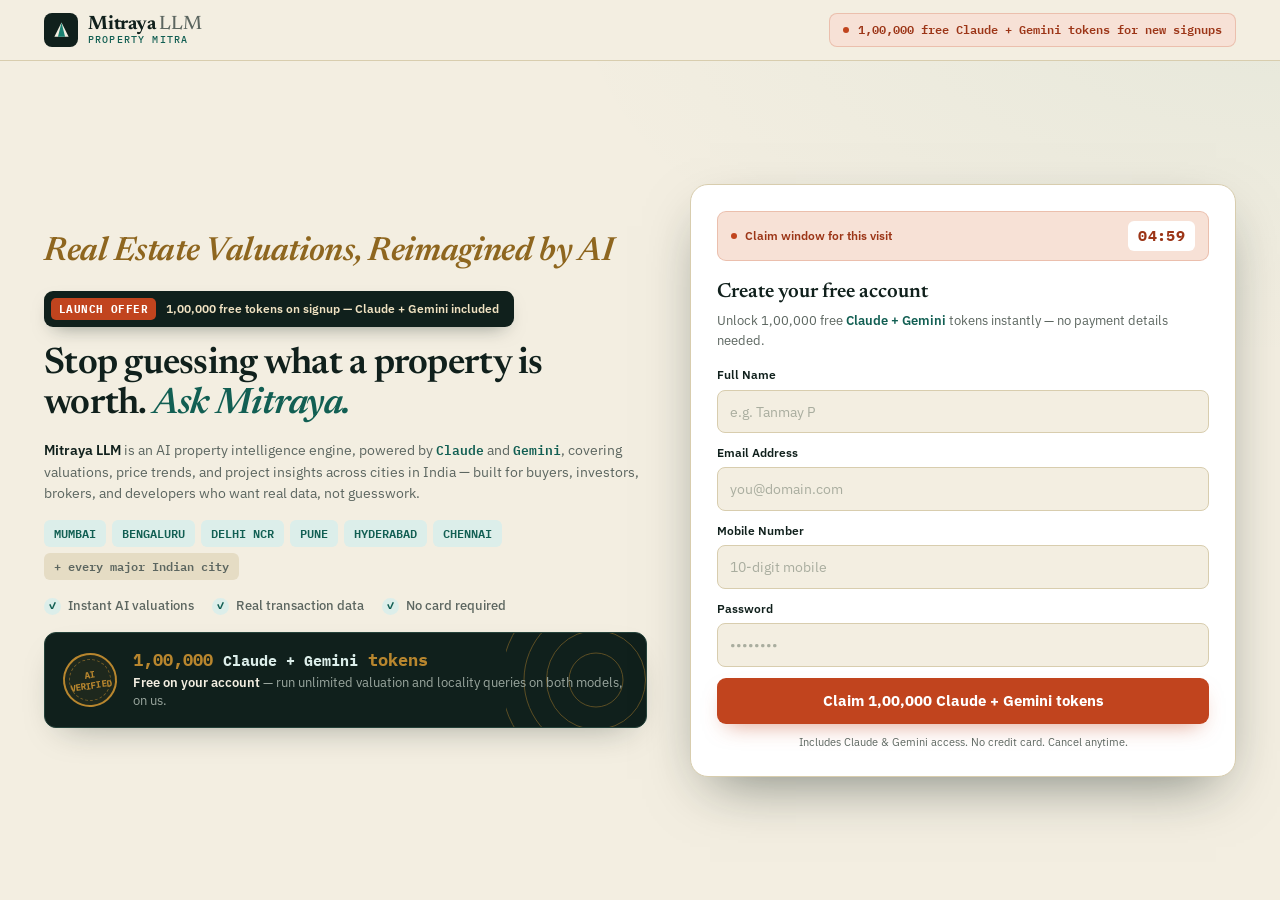
==== commit ab489b17: "made changes in html" ====
--- a/index.html
+++ b/index.html
@@ -134,6 +134,16 @@
 /* ── LEFT: PITCH ─────────────────────────────────────────── */
 .pitch{ min-width:0; }
 
+/* value-h2 — plain statement of what the user gets, replaces the
+   old decorative skyline bar so the offer is legible at a glance */
+.value-h2{
+  font-family:'Newsreader',serif; font-style:italic; font-weight:600;
+  font-size:clamp(1.5rem, 2.6vw, 2.15rem);
+  letter-spacing:-.01em; color:var(--gold-deep);
+  margin-bottom:18px; line-height:1.2;
+  max-width:100%;
+}
+
 .offer-pill{
   display:inline-flex; align-items:center; gap:10px;
   background:var(--ink); color:var(--gold-soft);
@@ -338,6 +348,11 @@
 
       <!-- ── PITCH ─────────────────────────────────────────── -->
       <div class="pitch">
+
+        <h2 class="value-h2">
+          Real Estate Valuations, Reimagined by AI
+        </h2>
+
         <span class="offer-pill">
           <span class="tag">LAUNCH OFFER</span>
           1,00,000 free tokens on signup — Claude + Gemini included
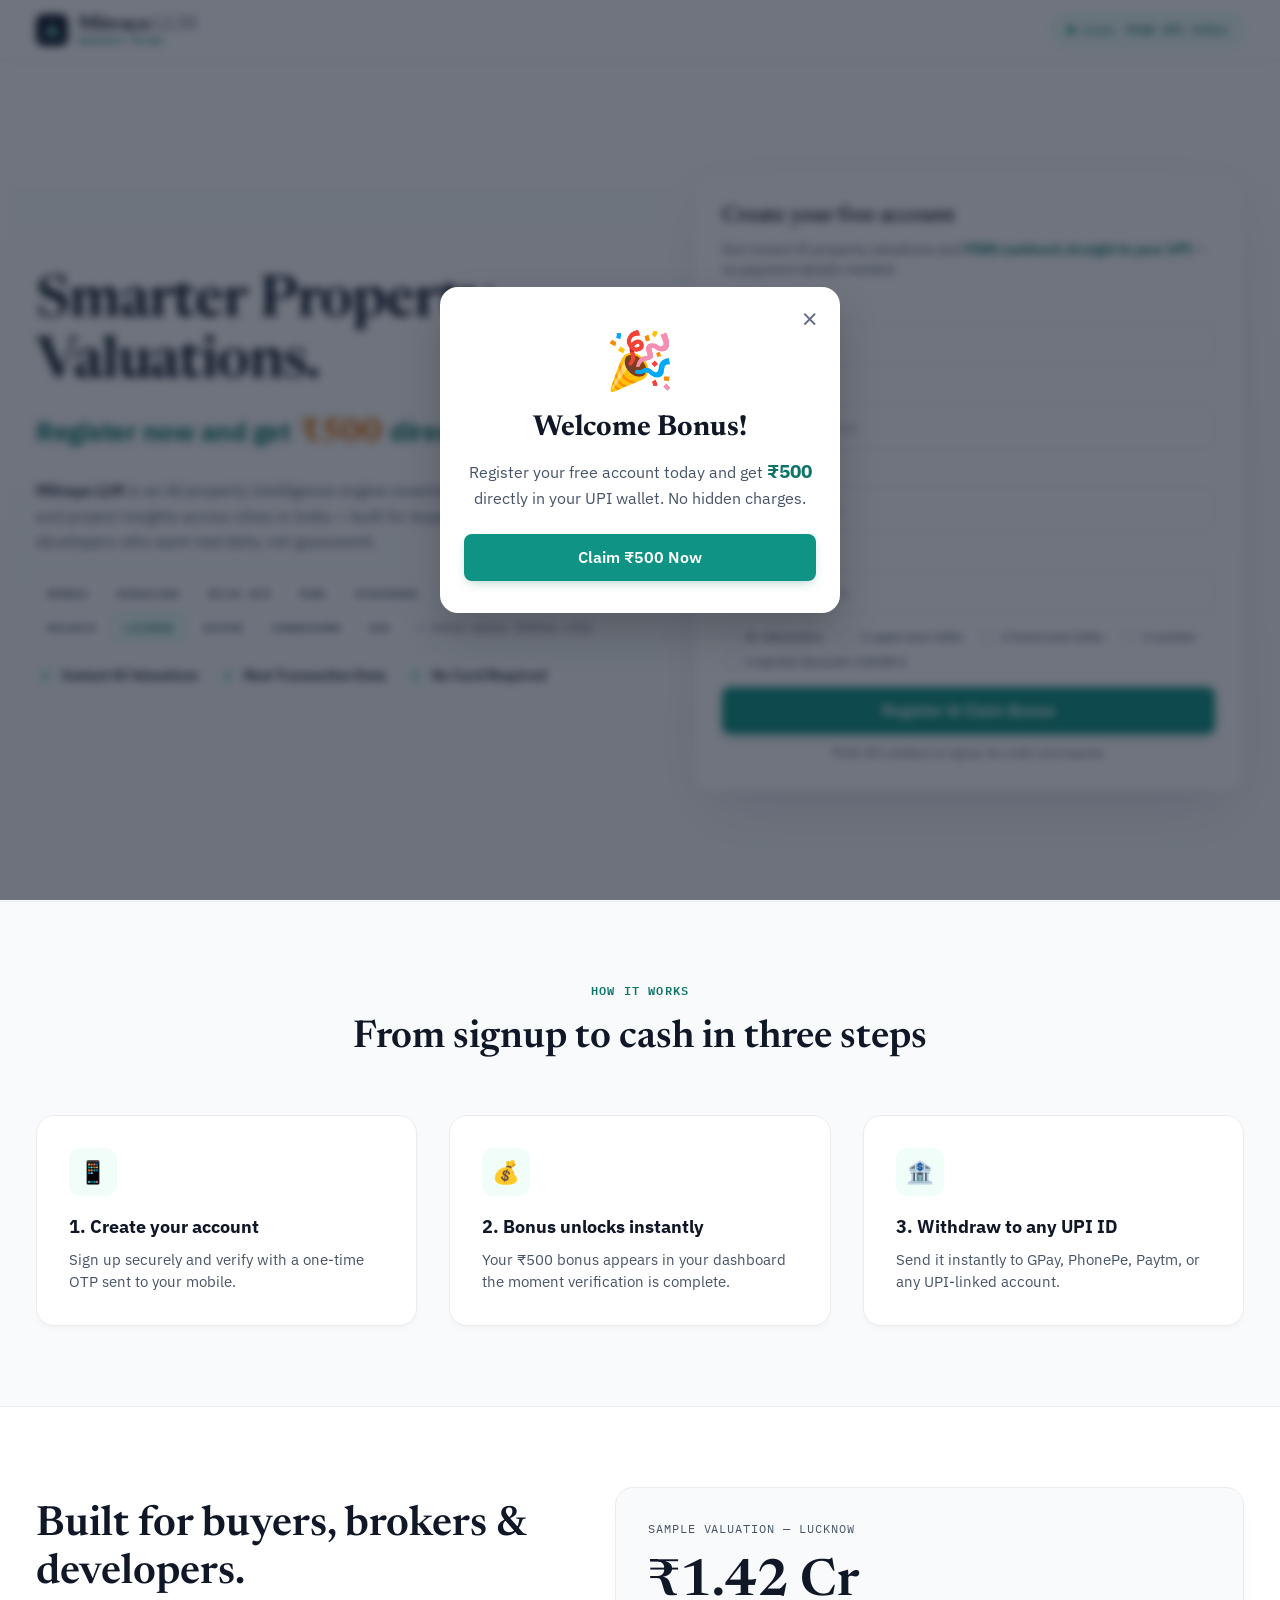
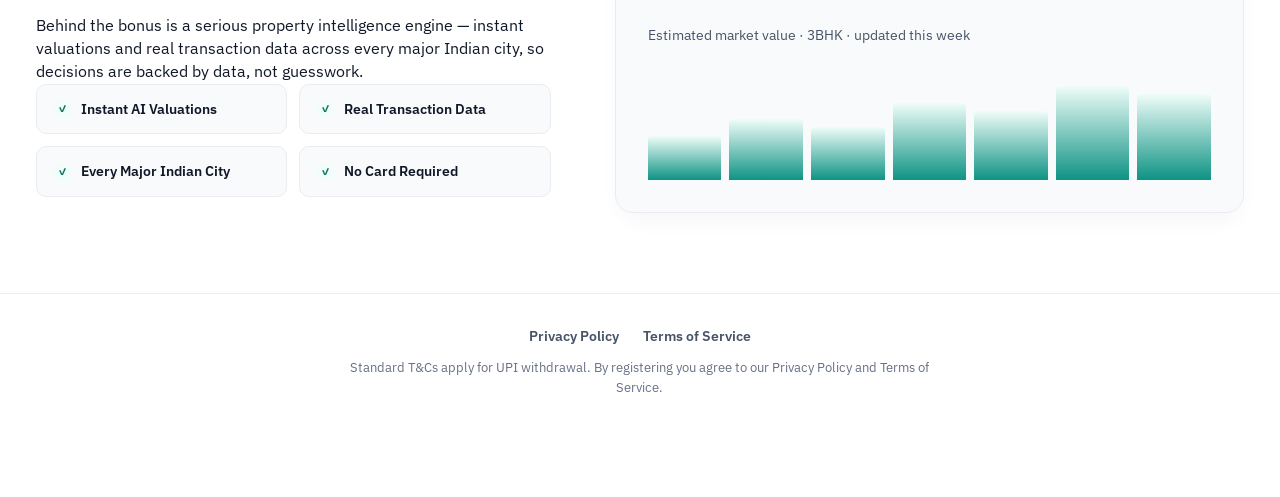
==== commit 91daf89d: "added 500 bonus for users" ====
--- a/index.html
+++ b/index.html
@@ -1,647 +1,1409 @@
 <!DOCTYPE html>
 <html lang="en">
+
 <head>
-<meta charset="UTF-8" />
-<meta name="viewport" content="width=device-width, initial-scale=1.0" />
-<title>Mitraya LLM — Property Mitra | Free AI Property Intelligence</title>
-<meta name="description" content="Get instant AI-powered property valuations across every major Indian city. Register now and claim 1,00,000 free Claude + Gemini tokens for property analysis." />
-
-<!-- Fonts -->
-<link rel="preconnect" href="https://fonts.googleapis.com" />
-<link rel="preconnect" href="https://fonts.gstatic.com" crossorigin />
-<link href="https://fonts.googleapis.com/css2?family=IBM+Plex+Mono:wght@400;500;600;700&family=IBM+Plex+Sans:wght@400;500;600;700&family=Newsreader:ital,opsz,wght@0,6..72,500;0,6..72,600;0,6..72,700;1,6..72,500&display=swap" rel="stylesheet" />
-
-<style>
-/* ============================================================
+  <meta charset="UTF-8" />
+  <meta name="viewport" content="width=device-width, initial-scale=1.0" />
+  <title>Mitraya LLM — Property Mitra | Get ₹500 UPI Cashback on Signup</title>
+  <meta name="description"
+    content="Get instant AI-powered property valuations across every major Indian city. Register free and get ₹500 cashback directly to your UPI." />
+
+  <!-- Fonts -->
+  <link rel="preconnect" href="https://fonts.googleapis.com" />
+  <link rel="preconnect" href="https://fonts.gstatic.com" crossorigin />
+  <link
+    href="https://fonts.googleapis.com/css2?family=IBM+Plex+Mono:wght@400;500;600;700&family=IBM+Plex+Sans:wght@400;500;600;700&family=Newsreader:ital,opsz,wght@0,6..72,500;0,6..72,600;0,6..72,700;1,6..72,500&display=swap"
+    rel="stylesheet" />
+
+  <style>
+    /* ============================================================
    Mitraya LLM — "Property Mitra"
    ------------------------------------------------------------
-   DESIGN PLAN
-   Subject   : an AI reading land-transaction records to price
-               Indian property — closer to a surveyor's instrument
-               than a generic SaaS dashboard.
-   Palette   : pine-ink ground (not navy), aged-parchment paper,
-               signal teal (the "AI reads the data" accent),
-               survey gold (valuation/currency), claim-red (urgency)
-   Type      : Newsreader (display serif, editorial/trustworthy)
-               + IBM Plex Sans (body) + IBM Plex Mono (data figures)
-   Signature : topographic contour rings behind the valuation
-               figure + a rotated "surveyor's stamp" badge —
-               literalizes "we survey the data" instead of a
-               generic gradient blob or numbered-step layout.
+   DESIGN PLAN: Light-mode, High-Trust Fintech UI.
    ============================================================ */
 
-:root{
-  --ink:        #10201C;   /* pine-black ground, not navy   */
-  --ink-2:      #172B25;
-  --ink-line:   #25423A;
-  --paper:      #F3EEE1;   /* aged parchment                */
-  --paper-2:    #E5DCC4;
-  --paper-line: #D8CDAE;
-  --teal:       #1B8272;   /* signal accent — AI reads data */
-  --teal-deep:  #125F53;
-  --teal-soft:  #DCEEEA;
-  --gold:       #B8862E;   /* survey gold — valuation/value */
-  --gold-deep:  #8E661F;
-  --gold-soft:  #F0E2C2;
-  --claim:      #C1441E;   /* claim-red — urgency/offer     */
-  --claim-deep: #9C3517;
-  --claim-soft: #F7E1D6;
-  --slate:      #5C6660;
-  --slate-d:    #9AA69E;
-  --white:      #FFFFFF;
-  --rust:       #B33B2C;
-
-  --maxw: 1280px;
-  --pad: clamp(18px, 3.6vw, 44px);
-  --r: 12px;
-  --r-lg: 18px;
-
-  --shadow: 0 14px 36px -18px rgba(16,32,28,.4);
-  --shadow-card: 0 22px 56px -20px rgba(16,32,28,.55);
-
-  --ease: cubic-bezier(.22,.61,.36,1);
-}
-
-/* ── RESET ───────────────────────────────────────────────── */
-*{ box-sizing:border-box; margin:0; padding:0; }
-html,body{ height:100%; }
-body{
-  font-family:'IBM Plex Sans',system-ui,sans-serif;
-  background:var(--paper);
-  color:var(--ink);
-  line-height:1.5;
-  -webkit-font-smoothing:antialiased;
-  overflow:hidden; /* single viewport — no page scroll on desktop */
-}
-a{ color:inherit; text-decoration:none; }
-ul,ol{ list-style:none; }
-strong{ font-weight:600; }
-button{ font:inherit; }
-
-.wrap{ width:100%; max-width:var(--maxw); margin-inline:auto; padding-inline:var(--pad); }
-
-/* ── APP SHELL ───────────────────────────────────────────── */
-.app{
-  height:100vh; height:100dvh;
-  display:flex; flex-direction:column;
-  background:
-    radial-gradient(1200px 600px at 100% 0%, rgba(27,130,114,.06), transparent 60%),
-    var(--paper);
-}
-
-/* ── TOP BAR ─────────────────────────────────────────────── */
-.topbar{
-  flex:0 0 auto;
-  border-bottom:1px solid var(--paper-line);
-  background:var(--paper);
-  z-index:50;
-}
-.topbar-in{ display:flex; align-items:center; justify-content:space-between; height:60px; gap:16px; }
-.brand{ display:inline-flex; align-items:center; gap:10px; font-weight:700; }
-.brand-mark{
-  width:34px; height:34px; border-radius:8px; flex:0 0 auto;
-  background:var(--ink);
-  display:grid; place-items:center;
-  position:relative;
-}
-.brand-mark svg{ width:19px; height:19px; display:block; }
-.brand-stack{ display:flex; flex-direction:column; line-height:1.08; }
-.brand-word{ font-family:'Newsreader',serif; font-size:1.22rem; letter-spacing:-.01em; }
-.brand-word .dim{ color:var(--slate); font-weight:500; }
-.brand-tag{
-  font-family:'IBM Plex Mono',monospace; font-size:.6rem; font-weight:500;
-  letter-spacing:.12em; color:var(--teal-deep);
-}
-.topbar-offer{
-  display:flex; align-items:center; gap:9px;
-  font-family:'IBM Plex Mono',monospace; font-size:.74rem; font-weight:600;
-  color:var(--claim-deep); background:var(--claim-soft);
-  padding:7px 13px; border-radius:8px;
-  border:1px solid rgba(193,68,30,.22);
-  white-space:nowrap;
-}
-.live-dot{ width:6px; height:6px; border-radius:50%; background:var(--claim); animation:pulse 1.6s infinite; flex:0 0 auto; }
-@keyframes pulse{ 0%,100%{ opacity:1 } 50%{ opacity:.3 } }
-
-/* ── MAIN STAGE ──────────────────────────────────────────── */
-.stage{ flex:1 1 auto; min-height:0; display:flex; align-items:stretch; }
-.stage-grid{
-  width:100%; max-width:var(--maxw); margin-inline:auto; padding-inline:var(--pad);
-  display:grid; grid-template-columns:1.05fr .95fr; gap:clamp(24px,3.4vw,56px);
-  align-items:center; min-height:0;
-}
-
-/* ── LEFT: PITCH ─────────────────────────────────────────── */
-.pitch{ min-width:0; }
-
-/* value-h2 — plain statement of what the user gets, replaces the
-   old decorative skyline bar so the offer is legible at a glance */
-.value-h2{
-  font-family:'Newsreader',serif; font-style:italic; font-weight:600;
-  font-size:clamp(1.5rem, 2.6vw, 2.15rem);
-  letter-spacing:-.01em; color:var(--gold-deep);
-  margin-bottom:18px; line-height:1.2;
-  max-width:100%;
-}
-
-.offer-pill{
-  display:inline-flex; align-items:center; gap:10px;
-  background:var(--ink); color:var(--gold-soft);
-  padding:7px 15px 7px 7px; border-radius:9px;
-  font-size:.76rem; font-weight:600; margin-bottom:18px;
-  box-shadow:0 8px 20px -10px rgba(16,32,28,.55);
-}
-.offer-pill .tag{
-  background:var(--claim); color:#fff; font-family:'IBM Plex Mono',monospace;
-  font-weight:700; font-size:.68rem; padding:3px 8px; border-radius:5px;
-  letter-spacing:.04em;
-}
-
-.hero-h{
-  font-family:'Newsreader',serif; font-weight:600;
-  font-size:clamp(1.7rem, 2.85vw, 2.8rem);
-  line-height:1.09; letter-spacing:-.02em;
-  margin-bottom:14px;
-}
-.survey-underline{ position:relative; white-space:nowrap; color:var(--teal-deep); font-style:italic; }
-.survey-underline::after{
-  content:""; position:absolute; left:-.05em; right:-.05em; bottom:.05em; height:.36em;
-  background:var(--gold-soft); z-index:-1; border-radius:2px;
-}
-
-.hero-sub{
-  font-size:clamp(.9rem,1.05vw,1rem); color:var(--slate);
-  max-width:44em; margin-bottom:16px;
-}
-.hero-sub strong{ color:var(--ink); }
-.hero-sub .model-name{ font-family:'IBM Plex Mono',monospace; font-size:.92em; font-weight:600; color:var(--teal-deep); }
-
-.coverage{ display:flex; flex-wrap:wrap; gap:6px; margin-bottom:16px; }
-.coverage span{
-  font-size:.72rem; font-weight:600; color:var(--teal-deep);
-  background:var(--teal-soft); padding:5px 10px; border-radius:6px;
-  font-family:'IBM Plex Mono',monospace;
-}
-.coverage span.more{ color:var(--slate); background:var(--paper-2); }
-
-.hero-trust{ display:flex; flex-wrap:wrap; gap:11px 18px; margin-bottom:16px; }
-.hero-trust li{ display:flex; align-items:center; gap:7px; font-size:.82rem; color:var(--slate); font-weight:500; }
-.tick{
-  display:inline-grid; place-items:center;
-  width:17px; height:17px; flex:0 0 17px;
-  border-radius:50%; background:var(--teal-soft); color:var(--teal-deep);
-  font-size:.6rem; font-weight:700;
-}
-
-/* ── TOKEN OFFER CARD — signature element ───────────────────
-   Topographic contour rings + rotated survey stamp, echoing a
-   surveyor's official mark on a land document.                */
-.token-card{
-  position:relative; overflow:hidden;
-  display:flex; align-items:center; gap:16px;
-  background:var(--ink); color:var(--paper);
-  border-radius:var(--r); padding:16px 18px;
-  box-shadow:var(--shadow); border:1px solid var(--ink-line);
-}
-.contour-rings{
-  position:absolute; right:-40px; top:50%; transform:translateY(-50%);
-  width:180px; height:180px; pointer-events:none; opacity:.5;
-}
-.contour-rings svg{ width:100%; height:100%; }
-.stamp{
-  flex:0 0 auto; width:54px; height:54px; border-radius:50%;
-  border:2px solid var(--gold);
-  display:grid; place-items:center;
-  transform:rotate(-8deg);
-  position:relative; z-index:1;
-  background:rgba(184,134,46,.08);
-}
-.stamp::before{
-  content:""; position:absolute; inset:4px; border-radius:50%;
-  border:1px dashed rgba(184,134,46,.55);
-}
-.stamp-txt{
-  font-family:'IBM Plex Mono',monospace; font-weight:700; font-size:.58rem;
-  color:var(--gold); text-align:center; line-height:1.2; letter-spacing:.02em;
-}
-.token-copy{ position:relative; z-index:1; min-width:0; }
-.token-copy .num{
-  font-family:'IBM Plex Mono',monospace; font-weight:700; font-size:1.05rem; color:var(--gold);
-  display:block; margin-bottom:2px; line-height:1.35;
-}
-.token-copy .num .models{ color:var(--teal-soft); font-size:.92em; }
-.token-copy p{ font-size:.8rem; color:var(--slate-d); line-height:1.45; }
-.token-copy p strong{ color:var(--paper); }
-.form-title-sub .models, .hero-sub .model-name{ font-weight:600; }
-
-/* ── RIGHT: FORM CARD ────────────────────────────────────── */
-.form-card{
-  background:var(--white); color:var(--ink);
-  border-radius:var(--r-lg);
-  box-shadow:var(--shadow-card);
-  border:1px solid var(--paper-line);
-  padding:clamp(18px,2.4vw,26px);
-  display:flex; flex-direction:column;
-  max-height:min(660px, 84vh);
-  position:relative;
-}
-
-.timer-band{
-  display:flex; align-items:center; justify-content:space-between; gap:10px;
-  background:var(--claim-soft); border:1px solid rgba(193,68,30,.22);
-  border-radius:9px; padding:9px 13px; margin-bottom:16px;
-}
-.timer-band-l{ display:flex; align-items:center; gap:8px; font-size:.76rem; font-weight:600; color:var(--claim-deep); }
-.timer-clock{
-  font-family:'IBM Plex Mono',monospace; font-weight:700; font-size:.94rem;
-  color:var(--claim-deep); background:#fff; padding:4px 10px; border-radius:6px;
-  letter-spacing:.02em; min-width:56px; text-align:center;
-}
-
-.form-title{ font-family:'Newsreader',serif; font-size:1.28rem; font-weight:600; margin-bottom:3px; }
-.form-title-sub{ font-size:.82rem; color:var(--slate); margin-bottom:16px; }
-.form-title-sub .models{ color:var(--teal-deep); font-weight:600; }
-
-.field{ margin-bottom:11px; }
-.field label{ display:block; font-size:.76rem; font-weight:600; margin-bottom:5px; color:var(--ink); }
-.field input{
-  width:100%; font:inherit; font-size:.9rem; color:var(--ink);
-  background:var(--paper); border:1.5px solid var(--paper-line);
-  border-radius:8px; padding:10px 12px; transition:border-color .15s, box-shadow .15s;
-}
-.field input::placeholder{ color:#a9ad9f; }
-.field input:focus{ outline:none; border-color:var(--teal); box-shadow:0 0 0 3px rgba(27,130,114,.14); background:#fff; }
-.field input.invalid{ border-color:var(--rust); }
-.err{ display:none; color:var(--rust); font-size:.74rem; margin-top:4px; font-weight:500; }
-.err.show{ display:block; }
-.form-fine{ font-size:.7rem; color:var(--slate); text-align:center; margin-top:10px; line-height:1.5; }
-
-/* ── BUTTONS ─────────────────────────────────────────────── */
-.btn{
-  display:inline-flex; align-items:center; justify-content:center; gap:8px;
-  font-family:'IBM Plex Sans',sans-serif; font-weight:700; font-size:.92rem;
-  padding:12px 20px; border-radius:9px; border:0; cursor:pointer;
-  transition:transform .16s var(--ease), box-shadow .16s var(--ease), background .16s var(--ease);
-}
-.btn-solid{ background:var(--claim); color:#fff; box-shadow:0 10px 22px -10px rgba(193,68,30,.55); }
-.btn-solid:hover{ background:var(--claim-deep); transform:translateY(-2px); box-shadow:0 14px 26px -10px rgba(193,68,30,.6); }
-.btn-block{ width:100%; }
-.btn:disabled{ opacity:.45; cursor:not-allowed; transform:none; box-shadow:none; }
-
-/* ── STATES (OTP, DUPE) ──────────────────────────────────── */
-.form-state{ text-align:center; padding:8px 4px 4px; }
-.state-ico{
-  width:48px; height:48px; border-radius:50%; margin:0 auto 14px;
-  display:grid; place-items:center; font-size:1.3rem; font-weight:700;
-}
-.success .state-ico{ background:var(--teal-soft); color:var(--teal-deep); }
-.dupe .state-ico{ background:#F7DFDB; color:var(--rust); }
-.form-state h3{ font-family:'Newsreader',serif; font-size:1.2rem; font-weight:600; margin-bottom:8px; }
-.form-state p{ color:var(--slate); font-size:.86rem; margin-bottom:16px; }
-.otp-input{ letter-spacing:.4rem !important; text-align:center; font-family:'IBM Plex Mono',monospace; font-size:1.25rem !important; }
-
-/* ── RESPONSIVE ──────────────────────────────────────────── */
-@media (max-width:900px){
-  body{ overflow-y:auto; overflow-x:hidden; }
-  .app{ height:auto; min-height:100vh; min-height:100dvh; }
-  .stage-grid{ grid-template-columns:1fr; padding-block:18px; }
-  .form-card{ max-height:none; }
-  .coverage{ display:none; }
-  .contour-rings{ display:none; }
-}
-@media (max-width:520px){
-  .topbar-offer span.offer-label{ display:none; }
-}
-
-@media (prefers-reduced-motion:reduce){
-  *{ animation:none !important; transition:none !important; }
-}
-</style>
+    :root {
+      --ink: #101828;
+      --ink-2: #1D2939;
+      --ink-line: #EAECF0;
+      --paper: #FFFFFF;
+      --paper-2: #F9FAFB;
+      --paper-line: #EAECF0;
+      --teal: #0E9384;
+      --teal-deep: #107569;
+      --teal-soft: #F0FDF9;
+      --gold: #F79009;
+      --gold-deep: #DC6803;
+      --gold-soft: #FEF0C7;
+      --claim: #D92D20;
+      --claim-deep: #B42318;
+      --claim-soft: #FEF3F2;
+      --slate: #475467;
+      --slate-d: #667085;
+      --white: #FFFFFF;
+      --rust: #D92D20;
+
+      --maxw: 1280px;
+      --pad: clamp(14px, 3vw, 36px);
+      --r: 12px;
+      --r-lg: 18px;
+
+      --shadow: 0 14px 36px -18px rgba(16, 24, 40, .1);
+      --shadow-card: 0 22px 56px -20px rgba(16, 24, 40, .15);
+
+      --ease: cubic-bezier(.22, .61, .36, 1);
+    }
+
+    /* ── RESET ───────────────────────────────────────────────── */
+    * {
+      box-sizing: border-box;
+      margin: 0;
+      padding: 0;
+    }
+
+    html,
+    body {
+      height: 100%;
+    }
+
+    body {
+      font-family: 'IBM Plex Sans', system-ui, sans-serif;
+      background: var(--paper-2);
+      color: var(--ink);
+      line-height: 1.45;
+      -webkit-font-smoothing: antialiased;
+      overflow-y: auto; 
+      overflow-x: hidden;
+    }
+
+    a {
+      color: inherit;
+      text-decoration: none;
+    }
+
+    ul,
+    ol {
+      list-style: none;
+    }
+
+    strong {
+      font-weight: 600;
+    }
+
+    button {
+      font: inherit;
+    }
+
+    .wrap {
+      width: 100%;
+      max-width: var(--maxw);
+      margin-inline: auto;
+      padding-inline: var(--pad);
+    }
+
+    /* ── APP SHELL ───────────────────────────────────────────── */
+    .app {
+      min-height: 100vh;
+      min-height: 100dvh;
+      display: flex;
+      flex-direction: column;
+    }
+
+    /* ── TOP BAR ─────────────────────────────────────────────── */
+    .topbar {
+      flex: 0 0 auto;
+      background: rgba(255, 255, 255, .95);
+      backdrop-filter: blur(10px);
+      -webkit-backdrop-filter: blur(10px);
+      position: sticky;
+      top: 0;
+      z-index: 50;
+      border-bottom: 1px solid var(--paper-line);
+    }
+
+    .topbar-in {
+      display: flex;
+      align-items: center;
+      justify-content: space-between;
+      height: 60px;
+      gap: 16px;
+    }
+
+    .offer-badge {
+      display: inline-flex;
+      align-items: center;
+      gap: 7px;
+      font-family: 'IBM Plex Mono', monospace;
+      font-size: .75rem;
+      font-weight: 600;
+      letter-spacing: .03em;
+      color: var(--teal-deep);
+      background: var(--teal-soft);
+      border: 1px solid #A6F4C5;
+      padding: 6px 14px;
+      border-radius: 999px;
+      white-space: nowrap;
+    }
+
+    .brand {
+      display: inline-flex;
+      align-items: center;
+      gap: 10px;
+      font-weight: 700;
+    }
+
+    .brand-mark {
+      width: 32px;
+      height: 32px;
+      border-radius: 8px;
+      flex: 0 0 auto;
+      background: var(--ink);
+      display: grid;
+      place-items: center;
+      position: relative;
+    }
+
+    .brand-mark svg {
+      width: 18px;
+      height: 18px;
+      display: block;
+    }
+
+    .brand-stack {
+      display: flex;
+      flex-direction: column;
+      line-height: 1.08;
+    }
+
+    .brand-word {
+      font-family: 'Newsreader', serif;
+      font-size: 1.25rem;
+      letter-spacing: -.01em;
+      color: var(--ink);
+    }
+
+    .brand-word .dim {
+      color: var(--slate-d);
+      font-weight: 500;
+    }
+
+    .brand-tag {
+      font-family: 'IBM Plex Mono', monospace;
+      font-size: .55rem;
+      font-weight: 600;
+      letter-spacing: .12em;
+      color: var(--teal-deep);
+    }
+
+    .live-dot {
+      width: 8px;
+      height: 8px;
+      border-radius: 50%;
+      background: var(--teal);
+      animation: pulse 1.6s infinite;
+      flex: 0 0 auto;
+    }
+
+    @keyframes pulse {
+      0%, 100% { opacity: 1 }
+      50% { opacity: .4 }
+    }
+
+    /* ── HERO: Clean light background ─────────────── */
+    .hero {
+      position: relative;
+      flex: 1 1 auto;
+      display: flex;
+      align-items: center;
+      min-height: calc(100dvh - 60px);
+      padding-block: clamp(32px, 8vw, 64px);
+      background:
+        linear-gradient(180deg, rgba(255,255,255,0.92) 0%, rgba(249,250,251,0.97) 100%),
+        url('https://images.unsplash.com/photo-1600585154340-be6161a56a0c?q=80&w=2400&auto=format&fit=crop')
+          center / cover no-repeat;
+    }
+
+    .hero-grid {
+      width: 100%;
+      max-width: var(--maxw);
+      margin-inline: auto;
+      padding-inline: var(--pad);
+      display: grid;
+      grid-template-columns: 1.05fr .95fr;
+      gap: clamp(24px, 4vw, 48px);
+      align-items: center;
+    }
+
+    /* ── LEFT: PITCH ─────────────────────────────────────────── */
+    .pitch {
+      min-width: 0;
+    }
+
+    .hero-h {
+      font-family: 'Newsreader', serif;
+      font-weight: 600;
+      font-size: clamp(2.4rem, 4.5vw, 3.8rem);
+      line-height: 1.06;
+      letter-spacing: -.02em;
+      margin-bottom: 16px;
+      color: var(--ink);
+    }
+
+    .hero-cash-line {
+      display: inline-flex;
+      align-items: baseline;
+      gap: 8px;
+      font-family: 'IBM Plex Sans', sans-serif;
+      font-weight: 700;
+      font-size: clamp(1.2rem, 2.2vw, 1.6rem);
+      color: var(--teal-deep);
+      margin-bottom: 20px;
+      letter-spacing: -.01em;
+    }
+
+    .hero-cash-line .amt {
+      font-family: 'Newsreader', serif;
+      font-size: 1.3em;
+      color: var(--gold-deep);
+    }
+
+    .hero-sub {
+      font-size: clamp(1rem, 1.1vw, 1.12rem);
+      color: var(--slate);
+      max-width: 42em;
+      margin-bottom: 24px;
+      line-height: 1.6;
+    }
+
+    .hero-sub strong {
+      color: var(--ink);
+    }
+
+    .coverage {
+      display: flex;
+      flex-wrap: wrap;
+      gap: 6px;
+      margin-bottom: 24px;
+    }
+
+    .coverage span {
+      font-size: .7rem;
+      font-weight: 600;
+      color: var(--slate);
+      background: var(--white);
+      border: 1px solid var(--paper-line);
+      padding: 5px 10px;
+      border-radius: 6px;
+      font-family: 'IBM Plex Mono', monospace;
+    }
+
+    .coverage span.active-city {
+      background: var(--teal-soft);
+      color: var(--teal-deep);
+      border-color: #A6F4C5;
+    }
+
+    .coverage span.more {
+      color: var(--slate-d);
+      background: transparent;
+      border: none;
+    }
+
+    .hero-trust {
+      display: flex;
+      flex-wrap: wrap;
+      gap: 12px 20px;
+      margin-bottom: 4px;
+    }
+
+    .hero-trust li {
+      display: flex;
+      align-items: center;
+      gap: 8px;
+      font-size: .9rem;
+      color: var(--ink);
+      font-weight: 600;
+    }
+
+    .tick {
+      display: inline-grid;
+      place-items: center;
+      width: 18px;
+      height: 18px;
+      flex: 0 0 18px;
+      border-radius: 50%;
+      background: var(--teal-soft);
+      color: var(--teal-deep);
+      font-size: .65rem;
+      font-weight: 700;
+    }
+
+    /* ── RIGHT: FORM CARD ────────────────────────────────────── */
+    .form-card {
+      background: var(--white);
+      color: var(--ink);
+      border-radius: var(--r-lg);
+      box-shadow: var(--shadow-card);
+      border: 1px solid var(--paper-line);
+      padding: clamp(20px, 3vw, 28px);
+      display: flex;
+      flex-direction: column;
+      position: relative;
+    }
+
+    /* Visually hide the timer to build trust without breaking the JS script */
+    .timer-band {
+      display: none !important;
+    }
+
+    .form-title {
+      font-family: 'Newsreader', serif;
+      font-size: 1.4rem;
+      font-weight: 600;
+      margin-bottom: 6px;
+    }
+
+    .form-title-sub {
+      font-size: .85rem;
+      color: var(--slate);
+      margin-bottom: 18px;
+      line-height: 1.5;
+    }
+
+    .form-title-sub .cashback {
+      color: var(--teal-deep);
+      font-weight: 700;
+    }
+
+    .field {
+      margin-bottom: 14px;
+    }
+
+    .field label {
+      display: block;
+      font-size: .8rem;
+      font-weight: 600;
+      margin-bottom: 6px;
+      color: var(--ink);
+    }
+
+    .field input {
+      width: 100%;
+      font: inherit;
+      font-size: .95rem;
+      color: var(--ink);
+      background: var(--white);
+      border: 1px solid var(--paper-line);
+      border-radius: 8px;
+      padding: 10px 14px;
+      transition: border-color .15s, box-shadow .15s;
+    }
+
+    .field input::placeholder {
+      color: #98A2B3;
+    }
+
+    .field input:focus {
+      outline: none;
+      border-color: var(--teal);
+      box-shadow: 0 0 0 4px var(--teal-soft);
+    }
+
+    .field input.invalid {
+      border-color: var(--rust);
+    }
+
+    .err {
+      display: none;
+      color: var(--rust);
+      font-size: .75rem;
+      margin-top: 5px;
+      font-weight: 500;
+    }
+
+    .err.show {
+      display: block;
+    }
+
+    /* ── PASSWORD REQUIREMENT CHECKLIST ───────────────────────── */
+    .pw-checklist {
+      display: flex;
+      flex-wrap: wrap;
+      gap: 8px 16px;
+      margin: 4px 0 16px 2px;
+    }
+
+    .pw-check {
+      display: flex;
+      align-items: center;
+      gap: 6px;
+      font-size: .75rem;
+      font-weight: 600;
+      color: var(--slate-d);
+      transition: color .15s;
+    }
+
+    .pw-check .pw-dot {
+      width: 16px;
+      height: 16px;
+      flex: 0 0 16px;
+      border-radius: 50%;
+      border: 1px solid #D0D5DD;
+      display: inline-grid;
+      place-items: center;
+      font-size: .65rem;
+      color: transparent;
+      transition: background .15s, border-color .15s, color .15s;
+    }
+
+    .pw-check.met {
+      color: var(--teal-deep);
+    }
+
+    .pw-check.met .pw-dot {
+      background: var(--teal-soft);
+      border-color: var(--teal);
+      color: var(--teal-deep);
+    }
+
+    .form-fine {
+      font-size: .7rem;
+      color: var(--slate);
+      text-align: center;
+      margin-top: 12px;
+      line-height: 1.4;
+    }
+
+    /* ── BUTTONS ─────────────────────────────────────────────── */
+    .btn {
+      display: inline-flex;
+      align-items: center;
+      justify-content: center;
+      gap: 8px;
+      font-family: 'IBM Plex Sans', sans-serif;
+      font-weight: 600;
+      font-size: 1rem;
+      padding: 12px 20px;
+      border-radius: 8px;
+      border: 0;
+      cursor: pointer;
+      transition: transform .16s var(--ease), box-shadow .16s var(--ease), background .16s var(--ease);
+    }
+
+    .btn-solid {
+      background: var(--teal);
+      color: #fff;
+      box-shadow: 0 4px 12px -4px rgba(16, 117, 105, .4);
+    }
+
+    .btn-solid:hover {
+      background: var(--teal-deep);
+      transform: translateY(-1px);
+      box-shadow: 0 6px 16px -4px rgba(16, 117, 105, .5);
+    }
+
+    .btn-block {
+      width: 100%;
+    }
+
+    .btn:disabled {
+      opacity: .6;
+      cursor: not-allowed;
+      transform: none;
+      box-shadow: none;
+    }
+
+    /* ── STATES (OTP, DUPE) ──────────────────────────────────── */
+    .form-state {
+      text-align: center;
+      padding: 12px 4px 4px;
+    }
+
+    .state-ico {
+      width: 52px;
+      height: 52px;
+      border-radius: 50%;
+      margin: 0 auto 16px;
+      display: grid;
+      place-items: center;
+      font-size: 1.4rem;
+      font-weight: 700;
+    }
+
+    .success .state-ico, .form-state .state-ico {
+      background: var(--teal-soft);
+      color: var(--teal-deep);
+    }
+
+    .dupe .state-ico {
+      background: var(--claim-soft);
+      color: var(--rust);
+    }
+
+    .form-state h3 {
+      font-family: 'Newsreader', serif;
+      font-size: 1.3rem;
+      font-weight: 600;
+      margin-bottom: 8px;
+    }
+
+    .form-state p {
+      color: var(--slate);
+      font-size: .9rem;
+      margin-bottom: 20px;
+    }
+
+    .otp-input {
+      letter-spacing: .5rem !important;
+      text-align: center;
+      font-family: 'IBM Plex Mono', monospace;
+      font-size: 1.3rem !important;
+    }
+
+    /* ── HOW IT WORKS ────────────────────────────────────────── */
+    .steps {
+      background: var(--paper-2);
+      border-top: 1px solid var(--paper-line);
+      border-bottom: 1px solid var(--paper-line);
+      padding-block: clamp(48px, 8vw, 80px);
+    }
+
+    .steps-head {
+      text-align: center;
+      margin-bottom: clamp(32px, 5vw, 48px);
+    }
+
+    .steps-eyebrow {
+      font-family: 'IBM Plex Mono', monospace;
+      font-size: .75rem;
+      font-weight: 600;
+      letter-spacing: .1em;
+      color: var(--teal-deep);
+      text-transform: uppercase;
+      margin-bottom: 12px;
+    }
+
+    .steps-head h2 {
+      font-family: 'Newsreader', serif;
+      font-size: clamp(1.8rem, 3.2vw, 2.4rem);
+      font-weight: 600;
+      color: var(--ink);
+    }
+
+    .steps-row {
+      display: grid;
+      grid-template-columns: repeat(3, 1fr);
+      gap: clamp(20px, 3.5vw, 32px);
+    }
+
+    .step-card {
+      background: var(--white);
+      border: 1px solid var(--paper-line);
+      border-radius: var(--r-lg);
+      padding: clamp(24px, 3vw, 32px);
+      box-shadow: 0 4px 6px -1px rgba(16, 24, 40, .03);
+    }
+
+    .step-ico {
+      width: 48px;
+      height: 48px;
+      border-radius: 12px;
+      background: var(--teal-soft);
+      color: var(--teal-deep);
+      display: grid;
+      place-items: center;
+      font-size: 1.4rem;
+      margin-bottom: 18px;
+    }
+
+    .step-card h3 {
+      font-family: 'IBM Plex Sans', sans-serif;
+      font-size: 1.1rem;
+      font-weight: 700;
+      margin-bottom: 8px;
+      color: var(--ink);
+    }
+
+    .step-card p {
+      font-size: .95rem;
+      color: var(--slate);
+      line-height: 1.5;
+    }
+
+    /* ── PRODUCT AUTHORITY ───────────────────────────────────── */
+    .authority {
+      background: var(--white);
+      padding-block: clamp(48px, 8vw, 80px);
+    }
+
+    .authority-in {
+      width: 100%;
+      max-width: var(--maxw);
+      margin-inline: auto;
+      padding-inline: var(--pad);
+      display: grid;
+      grid-template-columns: .9fr 1.1fr;
+      gap: clamp(32px, 5vw, 64px);
+      align-items: center;
+    }
+
+    .authority h2 {
+      font-family: 'Newsreader', serif;
+      font-size: clamp(2rem, 3.5vw, 2.6rem);
+      font-weight: 600;
+      margin-bottom: 16px;
+      line-height: 1.15;
+      color: var(--ink);
+    }
+
+    .authority > div > p {
+      color: var(--slate);
+      font-size: 1.05rem;
+      line-height: 1.6;
+      margin-bottom: 24px;
+      max-width: 36em;
+    }
+
+    .authority-grid {
+      display: grid;
+      grid-template-columns: 1fr 1fr;
+      gap: 12px;
+    }
+
+    .authority-feat {
+      background: var(--paper-2);
+      border: 1px solid var(--paper-line);
+      border-radius: 10px;
+      padding: 14px 16px;
+      font-size: .9rem;
+      font-weight: 600;
+      color: var(--ink);
+      display: flex;
+      align-items: center;
+      gap: 10px;
+    }
+
+    .authority-visual {
+      background: var(--paper-2);
+      border: 1px solid var(--paper-line);
+      border-radius: var(--r-lg);
+      padding: 32px;
+      box-shadow: 0 12px 24px -8px rgba(16, 24, 40, .05);
+      min-height: 300px;
+      display: flex;
+      flex-direction: column;
+      justify-content: center;
+    }
+
+    .authority-visual .avz-label {
+      font-family: 'IBM Plex Mono', monospace;
+      font-size: .75rem;
+      letter-spacing: .08em;
+      color: var(--slate);
+      text-transform: uppercase;
+      margin-bottom: 8px;
+    }
+
+    .authority-visual .avz-figure {
+      font-family: 'Newsreader', serif;
+      font-size: clamp(2.2rem, 4vw, 3.2rem);
+      color: var(--ink);
+      font-weight: 600;
+      margin-bottom: 6px;
+    }
+
+    .authority-visual .avz-sub {
+      font-size: .85rem;
+      color: var(--slate);
+      margin-bottom: 24px;
+    }
+
+    .avz-bars {
+      display: flex;
+      align-items: flex-end;
+      gap: 8px;
+      height: 110px;
+    }
+
+    .avz-bars span {
+      flex: 1;
+      background: linear-gradient(180deg, var(--teal-soft), var(--teal));
+      border-radius: 4px 4px 0 0;
+    }
+
+    /* ── FOOTER ──────────────────────────────────────────────── */
+    .site-footer {
+      background: var(--white);
+      border-top: 1px solid var(--paper-line);
+      padding: 32px var(--pad) 100px;
+      text-align: center;
+    }
+
+    .site-footer .foot-links {
+      display: flex;
+      justify-content: center;
+      gap: 24px;
+      flex-wrap: wrap;
+      margin-bottom: 12px;
+    }
+
+    .site-footer a {
+      color: var(--slate);
+      font-size: .9rem;
+      font-weight: 600;
+    }
+
+    .site-footer a:hover {
+      color: var(--ink);
+    }
+
+    .site-footer .foot-fine {
+      color: var(--slate-d);
+      font-size: .8rem;
+      max-width: 46em;
+      margin-inline: auto;
+      line-height: 1.5;
+    }
+
+    /* ── STICKY BOTTOM CTA (mobile) ──────────────────────────── */
+    .sticky-cta {
+      position: fixed;
+      left: 0;
+      right: 0;
+      bottom: 0;
+      z-index: 55;
+      background: rgba(255, 255, 255, .98);
+      backdrop-filter: blur(10px);
+      -webkit-backdrop-filter: blur(10px);
+      border-top: 1px solid var(--paper-line);
+      padding: 12px var(--pad);
+      display: none;
+      align-items: center;
+      justify-content: space-between;
+      gap: 16px;
+      box-shadow: 0 -4px 12px rgba(16, 24, 40, .05);
+    }
+
+    .sticky-cta .sc-label {
+      color: var(--ink);
+      font-size: .9rem;
+      font-weight: 600;
+    }
+
+    .sticky-cta .sc-label b {
+      color: var(--teal-deep);
+    }
+
+    .sticky-cta .btn {
+      padding: 10px 18px;
+      font-size: .9rem;
+      white-space: nowrap;
+    }
+
+    /* ── ENTRY POPUP ───────────────────────────────────────── */
+    .popup-overlay {
+      position: fixed;
+      inset: 0;
+      background: rgba(16, 24, 40, 0.6);
+      backdrop-filter: blur(4px);
+      -webkit-backdrop-filter: blur(4px);
+      z-index: 9999;
+      display: flex;
+      align-items: center;
+      justify-content: center;
+      padding: 20px;
+      opacity: 0;
+      visibility: hidden;
+      transition: opacity 0.3s ease, visibility 0.3s ease;
+    }
+
+    .popup-overlay.show {
+      opacity: 1;
+      visibility: visible;
+    }
+
+    .popup-content {
+      background: var(--white);
+      border-radius: var(--r-lg);
+      padding: 32px 24px;
+      max-width: 400px;
+      width: 100%;
+      text-align: center;
+      position: relative;
+      transform: translateY(20px);
+      transition: transform 0.3s var(--ease);
+      box-shadow: 0 20px 40px rgba(0,0,0,0.2);
+    }
+
+    .popup-overlay.show .popup-content {
+      transform: translateY(0);
+    }
+
+    .popup-close {
+      position: absolute;
+      top: 12px;
+      right: 12px;
+      background: none;
+      border: none;
+      font-size: 1.8rem;
+      color: var(--slate-d);
+      cursor: pointer;
+      line-height: 1;
+      padding: 4px 10px;
+      transition: color 0.15s ease;
+    }
+
+    .popup-close:hover {
+      color: var(--ink);
+    }
+
+    .popup-ico {
+      font-size: 3.5rem;
+      margin-bottom: 8px;
+    }
+
+    .popup-content h3 {
+      font-family: 'Newsreader', serif;
+      font-size: 1.8rem;
+      color: var(--ink);
+      margin-bottom: 8px;
+    }
+
+    .popup-content p {
+      color: var(--slate);
+      font-size: 1rem;
+      margin-bottom: 24px;
+      line-height: 1.5;
+    }
+
+    .popup-content .amt {
+      color: var(--teal-deep);
+      font-weight: 700;
+      font-size: 1.2rem;
+    }
+
+    /* ── RESPONSIVE ──────────────────────────────────────────── */
+    @media (max-width:900px) {
+      .hero-grid {
+        grid-template-columns: 1fr;
+      }
+
+      .coverage {
+        display: none;
+      }
+
+      .steps-row {
+        grid-template-columns: 1fr;
+      }
+
+      .authority-in {
+        grid-template-columns: 1fr;
+      }
+
+      .authority-visual {
+        order: -1;
+      }
+    }
+
+    @media (max-width:600px) {
+      .hero {
+        min-height: auto;
+        padding-block: 32px 40px;
+      }
+
+      .hero-grid {
+        gap: 28px;
+      }
+
+      .hero-h {
+        font-size: clamp(2rem, 8vw, 2.4rem);
+      }
+
+      .hero-cash-line {
+        font-size: 1.15rem;
+      }
+
+      .authority-grid {
+        grid-template-columns: 1fr;
+      }
+
+      .site-footer {
+        padding-bottom: 110px;
+      }
+
+      .sticky-cta {
+        display: flex;
+      }
+    }
+
+    @media (prefers-reduced-motion:reduce) {
+      * {
+        animation: none !important;
+        transition: none !important;
+      }
+    }
+  </style>
 </head>
+
 <body>
 
-<div class="app">
-
-  <header class="topbar">
-    <div class="wrap topbar-in">
-      <a href="/" class="brand">
-        <span class="brand-mark">
-          <svg viewBox="0 0 24 24" fill="none" xmlns="http://www.w3.org/2000/svg">
-            <path d="M12 2L21 20H3L12 2Z" fill="#F3EEE1"/>
-            <path d="M12 2L16.5 20H7.5L12 2Z" fill="#1B8272"/>
-          </svg>
-        </span>
-        <span class="brand-stack">
-          <span class="brand-word">Mitraya <span class="dim">LLM</span></span>
-          <span class="brand-tag">PROPERTY MITRA</span>
-        </span>
-      </a>
-      <div class="topbar-offer">
-        <span class="live-dot"></span>
-        <span class="offer-label">1,00,000 free Claude + Gemini tokens for new signups</span>
+  <!-- ── ENTRY POPUP ───────────────────────────────────────── -->
+  <div class="popup-overlay" id="welcomePopup">
+    <div class="popup-content">
+      <button class="popup-close" id="closePopupBtn">&times;</button>
+      <div class="popup-ico">🎉</div>
+      <h3>Welcome Bonus!</h3>
+      <p>Register your free account today and get <span class="amt">₹500</span> directly in your UPI wallet. No hidden charges.</p>
+      <button class="btn btn-solid btn-block" id="claimPopupBtn">Claim ₹500 Now</button>
+    </div>
+  </div>
+
+  <div class="app">
+
+    <header class="topbar">
+      <div class="wrap topbar-in">
+        <a href="/" class="brand">
+          <span class="brand-mark">
+            <svg viewBox="0 0 24 24" fill="none" xmlns="http://www.w3.org/2000/svg">
+              <path d="M12 2L21 20H3L12 2Z" fill="#F0FDF9" />
+              <path d="M12 2L16.5 20H7.5L12 2Z" fill="#0E9384" />
+            </svg>
+          </span>
+          <span class="brand-stack">
+            <span class="brand-word">Mitraya <span class="dim">LLM</span></span>
+            <span class="brand-tag">PROPERTY MITRA</span>
+          </span>
+        </a>
+        <span class="offer-badge"><span class="live-dot"></span> Live: ₹500 UPI Offer</span>
       </div>
-    </div>
-  </header>
-
-  <main class="stage">
-    <div class="stage-grid">
-
-      <!-- ── PITCH ─────────────────────────────────────────── -->
-      <div class="pitch">
-
-        <h2 class="value-h2">
-          Real Estate Valuations, Reimagined by AI
-        </h2>
-
-        <span class="offer-pill">
-          <span class="tag">LAUNCH OFFER</span>
-          1,00,000 free tokens on signup — Claude + Gemini included
-        </span>
-
-        <h1 class="hero-h">
-          Stop guessing what a property is worth.
-          <span class="survey-underline">Ask Mitraya.</span>
-        </h1>
-
-        <p class="hero-sub">
-          <strong>Mitraya LLM</strong> is an AI property intelligence engine, powered by <span class="model-name">Claude</span> and <span class="model-name">Gemini</span>, covering valuations, price trends, and project insights across cities in India — built for buyers, investors, brokers, and developers who want real data, not guesswork.
-        </p>
-
-        <div class="coverage">
-          <span>MUMBAI</span><span>BENGALURU</span><span>DELHI NCR</span>
-          <span>PUNE</span><span>HYDERABAD</span><span>CHENNAI</span>
-          <span class="more">+ every major Indian city</span>
+    </header>
+
+    <main>
+
+      <!-- ── HERO ────────────────────────────────────────────────── -->
+      <section class="hero">
+        <div class="hero-grid">
+
+          <!-- ── LEFT: PITCH ─────────────────────────────────────── -->
+          <div class="pitch">
+
+            <h1 class="hero-h">Smarter Property Valuations.</h1>
+
+            <div class="hero-cash-line">Register now and get <span class="amt">₹500</span> directly in your UPI.</div>
+
+            <p class="hero-sub">
+              <strong>Mitraya LLM</strong> is an AI property intelligence engine covering valuations, price
+              trends, and project insights across cities in India — built for buyers, investors, brokers, and developers
+              who want real data, not guesswork.
+            </p>
+
+            <div class="coverage">
+              <span>MUMBAI</span><span>BENGALURU</span><span>DELHI NCR</span>
+              <span>PUNE</span><span>HYDERABAD</span><span>CHENNAI</span>
+              <span>AHMEDABAD</span><span>KOLKATA</span><span class="active-city">LUCKNOW</span>
+              <span>JAIPUR</span><span>CHANDIGARH</span><span>GOA</span>
+              <span class="more">+ every major Indian city</span>
+            </div>
+
+            <ul class="hero-trust">
+              <li><span class="tick">✓</span> Instant AI Valuations</li>
+              <li><span class="tick">✓</span> Real Transaction Data</li>
+              <li><span class="tick">✓</span> No Card Required</li>
+            </ul>
+
+          </div>
+
+          <!-- ── RIGHT: FORM CARD ────────────────────────────────── -->
+          <div class="form-card" id="formCard">
+
+            <!-- Hidden timer band (keeps JS functioning while removing visual dark pattern) -->
+            <div class="timer-band">
+              <div class="timer-band-l"><span class="live-dot"></span> ₹500 UPI bonus — this visit</div>
+              <div class="timer-clock" id="offerTimer">04:45</div>
+            </div>
+
+            <!-- STEP 1: REGISTRATION FORM -->
+            <form id="regForm" novalidate>
+              <div class="form-title">Create your free account</div>
+              <div class="form-title-sub">Get instant AI property valuations and <span class="cashback">₹500 cashback straight to your UPI</span> — no payment details needed.</div>
+
+              <div class="field">
+                <label for="full_name">Full Name</label>
+                <input id="full_name" type="text" placeholder="e.g. Tanmay P" required autocomplete="name" />
+                <span class="err" data-err="full_name">Please enter your name.</span>
+              </div>
+
+              <div class="field">
+                <label for="email">Email Address</label>
+                <input id="email" type="email" placeholder="you@domain.com" required autocomplete="email" />
+                <span class="err" data-err="email">Enter a valid email.</span>
+              </div>
+
+              <div class="field">
+                <label for="mobile">Mobile Number</label>
+                <input id="mobile" type="tel" maxlength="10" placeholder="10-digit mobile" required autocomplete="tel" />
+                <span class="err" data-err="mobile">Enter a valid 10-digit mobile.</span>
+              </div>
+
+              <div class="field">
+                <label for="password">Password</label>
+                <input id="password" type="password" placeholder="e.g. Mitra@2026" required autocomplete="new-password" />
+                <span class="err" data-err="password">Password must be 8+ chars, include 1 uppercase, 1 lowercase, 1 number, and 1 special char.</span>
+              </div>
+
+              <div class="pw-checklist">
+                <span class="pw-check" id="pwCheckLen"><span class="pw-dot">✓</span> 8+ characters</span>
+                <span class="pw-check" id="pwCheckUpper"><span class="pw-dot">✓</span> 1 uppercase letter</span>
+                <span class="pw-check" id="pwCheckLower"><span class="pw-dot">✓</span> 1 lowercase letter</span>
+                <span class="pw-check" id="pwCheckNumber"><span class="pw-dot">✓</span> 1 number</span>
+                <span class="pw-check" id="pwCheckSpecial"><span class="pw-dot">✓</span> 1 special character (!@#$%)</span>
+              </div>
+
+              <button id="submitRegBtn" type="submit" class="btn btn-solid btn-block">
+                Register &amp; Claim Bonus
+              </button>
+              <p class="form-fine">₹500 UPI cashback on signup. No credit card required.</p>
+            </form>
+
+            <!-- STEP 2: OTP VERIFICATION -->
+            <form id="otpForm" class="form-state" style="display:none;" novalidate>
+              <div class="state-ico">✉️</div>
+              <h3>Verify your account</h3>
+              <p>We've sent a 6-digit code to your email/mobile. Enter it below to unlock your ₹500 UPI bonus.</p>
+
+              <div class="field">
+                <input id="otpCode" class="otp-input" type="text" maxlength="6" placeholder="------" required />
+                <span class="err" data-err="otpCode">Please enter the 6 digit code.</span>
+              </div>
+
+              <button id="submitOtpBtn" type="submit" class="btn btn-solid btn-block">
+                Verify &amp; unlock ₹500 bonus
+              </button>
+            </form>
+
+            <!-- DUPLICATE/EXISTING USER STATE -->
+            <div id="dupeState" class="form-state dupe" style="display:none;">
+              <div class="state-ico">↻</div>
+              <h3>Account already exists</h3>
+              <p id="dupeMsg">This mobile or email is already registered with Mitraya.</p>
+              <button onclick="window.location.href='https://app.mitrayallm.com/'" class="btn btn-solid btn-block">
+                Go to Login
+              </button>
+            </div>
+
+          </div>
+
         </div>
-
-        <ul class="hero-trust">
-          <li><span class="tick">✓</span> Instant AI valuations</li>
-          <li><span class="tick">✓</span> Real transaction data</li>
-          <li><span class="tick">✓</span> No card required</li>
-        </ul>
-
-        <div class="token-card">
-          <div class="contour-rings" aria-hidden="true">
-            <svg viewBox="0 0 200 200" xmlns="http://www.w3.org/2000/svg">
-              <circle cx="100" cy="100" r="30" fill="none" stroke="#B8862E" stroke-width="1"/>
-              <circle cx="100" cy="100" r="55" fill="none" stroke="#B8862E" stroke-width="1"/>
-              <circle cx="100" cy="100" r="80" fill="none" stroke="#B8862E" stroke-width="1"/>
-              <circle cx="100" cy="100" r="105" fill="none" stroke="#B8862E" stroke-width="1"/>
-            </svg>
+      </section>
+
+      <!-- ── HOW IT WORKS ────────────────────────────────────────── -->
+      <section class="steps">
+        <div class="wrap">
+          <div class="steps-head">
+            <div class="steps-eyebrow">How it works</div>
+            <h2>From signup to cash in three steps</h2>
           </div>
-          <div class="stamp">
-            <div class="stamp-txt">AI<br/>VERIFIED</div>
-          </div>
-          <div class="token-copy">
-            <span class="num">1,00,000 <span class="models">Claude + Gemini</span> tokens</span>
-            <p><strong>Free on your account</strong> — run unlimited valuation and locality queries on both models, on us.</p>
+          <div class="steps-row">
+            <div class="step-card">
+              <div class="step-ico">📱</div>
+              <h3>1. Create your account</h3>
+              <p>Sign up securely and verify with a one-time OTP sent to your mobile.</p>
+            </div>
+            <div class="step-card">
+              <div class="step-ico">💰</div>
+              <h3>2. Bonus unlocks instantly</h3>
+              <p>Your ₹500 bonus appears in your dashboard the moment verification is complete.</p>
+            </div>
+            <div class="step-card">
+              <div class="step-ico">🏦</div>
+              <h3>3. Withdraw to any UPI ID</h3>
+              <p>Send it instantly to GPay, PhonePe, Paytm, or any UPI-linked account.</p>
+            </div>
           </div>
         </div>
-      </div>
-
-      <!-- ── FORM ──────────────────────────────────────────── -->
-      <div class="form-card">
-
-        <div class="timer-band">
-          <div class="timer-band-l"><span class="live-dot"></span> Claim window for this visit</div>
-          <div class="timer-clock" id="offerTimer">05:00</div>
+      </section>
+
+      <!-- ── PRODUCT AUTHORITY ───────────────────────────────────── -->
+      <section class="authority">
+        <div class="authority-in">
+          <div>
+            <h2>Built for buyers, brokers &amp; developers.</h2>
+            <p>Behind the bonus is a serious property intelligence engine — instant valuations and real transaction data across every major Indian city, so decisions are backed by data, not guesswork.</p>
+            <div class="authority-grid">
+              <div class="authority-feat"><span class="tick">✓</span> Instant AI Valuations</div>
+              <div class="authority-feat"><span class="tick">✓</span> Real Transaction Data</div>
+              <div class="authority-feat"><span class="tick">✓</span> Every Major Indian City</div>
+              <div class="authority-feat"><span class="tick">✓</span> No Card Required</div>
+            </div>
+          </div>
+          <div class="authority-visual">
+            <div class="avz-label">Sample valuation — Lucknow</div>
+            <div class="avz-figure">₹1.42 Cr</div>
+            <div class="avz-sub">Estimated market value · 3BHK · updated this week</div>
+            <div class="avz-bars">
+              <span style="height:40%"></span><span style="height:55%"></span>
+              <span style="height:48%"></span><span style="height:70%"></span>
+              <span style="height:62%"></span><span style="height:85%"></span>
+              <span style="height:78%"></span>
+            </div>
+          </div>
         </div>
-
-        <!-- STEP 1: REGISTRATION FORM -->
-        <form id="regForm" novalidate>
-          <div class="form-title">Create your free account</div>
-          <div class="form-title-sub">Unlock 1,00,000 free <span class="models">Claude + Gemini</span> tokens instantly — no payment details needed.</div>
-
-          <div class="field">
-            <label for="full_name">Full Name</label>
-            <input id="full_name" type="text" placeholder="e.g. Tanmay P" required autocomplete="name" />
-            <span class="err" data-err="full_name">Please enter your name.</span>
-          </div>
-
-          <div class="field">
-            <label for="email">Email Address</label>
-            <input id="email" type="email" placeholder="you@domain.com" required autocomplete="email" />
-            <span class="err" data-err="email">Enter a valid email.</span>
-          </div>
-
-          <div class="field">
-            <label for="mobile">Mobile Number</label>
-            <input id="mobile" type="tel" maxlength="10" placeholder="10-digit mobile" required autocomplete="tel" />
-            <span class="err" data-err="mobile">Enter a valid 10-digit mobile.</span>
-          </div>
-
-          <div class="field">
-            <label for="password">Password</label>
-            <input id="password" type="password" placeholder="••••••••" required autocomplete="new-password" />
-            <span class="err" data-err="password">Password must be at least 6 characters.</span>
-          </div>
-
-          <button id="submitRegBtn" type="submit" class="btn btn-solid btn-block">
-            Claim 1,00,000 Claude + Gemini tokens
-          </button>
-          <p class="form-fine">Includes Claude &amp; Gemini access. No credit card. Cancel anytime.</p>
-        </form>
-
-        <!-- STEP 2: OTP VERIFICATION -->
-        <form id="otpForm" class="form-state" style="display:none;" novalidate>
-          <div class="state-ico">✉️</div>
-          <h3>Verify your account</h3>
-          <p>We've sent a 6-digit code to your email/mobile. Enter it below to unlock your Claude + Gemini tokens.</p>
-
-          <div class="field">
-            <input id="otpCode" class="otp-input" type="text" maxlength="6" placeholder="------" required />
-            <span class="err" data-err="otpCode">Please enter the 6 digit code.</span>
-          </div>
-
-          <button id="submitOtpBtn" type="submit" class="btn btn-solid btn-block">
-            Verify &amp; unlock Claude + Gemini tokens
-          </button>
-        </form>
-
-        <!-- DUPLICATE/EXISTING USER STATE -->
-        <div id="dupeState" class="form-state dupe" style="display:none;">
-          <div class="state-ico">↻</div>
-          <h3>Account already exists</h3>
-          <p id="dupeMsg">This mobile or email is already registered with Mitraya.</p>
-          <button onclick="window.location.href='https://app.mitrayallm.com/'" class="btn btn-solid btn-block">
-            Go to Login
-          </button>
+      </section>
+
+      <!-- ── FOOTER ───────────────────────────────────────────────── -->
+      <footer class="site-footer">
+        <div class="foot-links">
+          <a href="/privacy">Privacy Policy</a>
+          <a href="/terms">Terms of Service</a>
         </div>
-
-      </div>
-
+        <p class="foot-fine">Standard T&amp;Cs apply for UPI withdrawal. By registering you agree to our Privacy Policy and Terms of Service.</p>
+      </footer>
+
+    </main>
+
+    <!-- ── STICKY BOTTOM CTA (mobile) ────────────────────────────── -->
+    <div class="sticky-cta">
+      <span class="sc-label">Get <b>₹500</b> to your UPI on signup</span>
+      <a href="#formCard" class="btn btn-solid">Claim Bonus</a>
     </div>
-  </main>
-
-</div>
-
-<script>
-/* ============================================================
-   Mitraya LLM — Frontend Logic
-   ------------------------------------------------------------
-   1) POST /api/realstate/register (Local backend check)
-   2) POST /api/realstate/verify (Local backend + External API)
-   3) GET Convert API (Only fires if Verify is 200 OK)
-   ============================================================ */
-
-const BACKEND_BASE = 'https://asia-south1-deploying-4c386.cloudfunctions.net/leadgeneration_api';
-const CONVERT_URL  = 'https://asia-south1-deploying-4c386.cloudfunctions.net/global_api/api/convert';
-const DEFAULT_PAYOUT = '0.3';
-
-// DOM Helpers
-const byId = id => document.getElementById(id);
-const toggleErr = (id, show) => {
-  document.querySelector(`.err[data-err="${id}"]`).classList.toggle('show', show);
-  byId(id).classList.toggle('invalid', show);
-};
-
-// URL Params Extractor for S2S Tracking
-function getTrackingParams() {
-  const q = new URLSearchParams(window.location.search);
-  return {
-    pid: q.get('pid') || null,
-    oid: q.get('oid') || null,
-    clid: q.get('clid') || null,
-    sub1: q.get('sub1') || null,
-    zone: q.get('zone') || q.get('sub2') || null,
-    utm_source: q.get('utm_source') || null,
-    cost: q.get('cost') || null,
-    payout: q.get('payout') || DEFAULT_PAYOUT,
-    goal: '1',
-    landingUrl: window.location.href
-  };
-}
-
-// Postback Trigger (Fires strictly on successful verification)
-function sendConversion(tracking) {
-  if (!tracking.clid && !tracking.pid) return; // Prevent empty fires
-
-  let url = `${CONVERT_URL}?goal=1&payout=${encodeURIComponent(tracking.payout)}`;
-  ['pid', 'oid', 'clid', 'sub1', 'zone', 'utm_source', 'cost'].forEach(key => {
-    if (tracking[key]) url += `&${key}=${encodeURIComponent(tracking[key])}`;
-  });
-
-  console.log('Firing Conversion Postback:', url);
-  fetch(url).catch(e => console.error('Conversion tracking error:', e));
-}
-
-// Global State
-let pendingUser = null;
-
-/* ── STEP 1: Registration Handler ─────────────────────────── */
-byId('regForm').addEventListener('submit', async (e) => {
-  e.preventDefault();
-
-  const fn = byId('full_name').value.trim();
-  const em = byId('email').value.trim();
-  const mb = byId('mobile').value.trim();
-  const pw = byId('password').value;
-
-  let valid = true;
-  if (fn.length < 2) { toggleErr('full_name', true); valid = false; } else toggleErr('full_name', false);
-  if (!/^[^\s@]+@[^\s@]+\.[^\s@]+$/.test(em)) { toggleErr('email', true); valid = false; } else toggleErr('email', false);
-  if (!/^[6-9]\d{9}$/.test(mb)) { toggleErr('mobile', true); valid = false; } else toggleErr('mobile', false);
-  if (pw.length < 6) { toggleErr('password', true); valid = false; } else toggleErr('password', false);
-
-  if (!valid) return;
-
-  const btn = byId('submitRegBtn');
-  btn.disabled = true; btn.textContent = 'Registering…';
-
-  pendingUser = { full_name: fn, email: em, mobile: mb, password: pw, tracking: getTrackingParams() };
-
-  try {
-    const res = await fetch(`${BACKEND_BASE}/api/realstate/register`, {
-      method: 'POST',
-      headers: { 'Content-Type': 'application/json' },
-      body: JSON.stringify({ full_name: fn, email: em, mobile: mb, password: pw })
+
+  </div>
+
+  <script>
+    /* ============================================================
+       Mitraya LLM — Frontend Logic
+       ------------------------------------------------------------
+       1) POST /api/realstate/register (Local backend check)
+       2) POST /api/realstate/verify (Local backend + External API)
+       3) GET Convert API (Only fires if Verify is 200 OK)
+       ============================================================ */
+
+    const BACKEND_BASE = 'https://asia-south1-deploying-4c386.cloudfunctions.net/leadgeneration_api';
+    const CONVERT_URL = 'https://asia-south1-deploying-4c386.cloudfunctions.net/global_api/api/convert';
+    const DEFAULT_PAYOUT = '0.3';
+
+    // ── POPUP LOGIC ───────────────────────────────────────────
+    window.addEventListener('DOMContentLoaded', () => {
+      const popup = document.getElementById('welcomePopup');
+      const closeBtn = document.getElementById('closePopupBtn');
+      const claimBtn = document.getElementById('claimPopupBtn');
+
+      // Show popup after a 600ms delay for a smooth entrance
+      setTimeout(() => {
+        popup.classList.add('show');
+      }, 600);
+
+      const closePopup = () => {
+        popup.classList.remove('show');
+        // Optional: smoothly scroll to the form and focus the first input
+        document.getElementById('full_name').focus();
+      };
+
+      closeBtn.addEventListener('click', closePopup);
+      claimBtn.addEventListener('click', closePopup);
+
+      // Close popup if user clicks on the dark overlay background
+      popup.addEventListener('click', (e) => {
+        if (e.target === popup) closePopup();
+      });
     });
 
-    const data = await res.json();
-
-    if (res.status === 409) {
-      byId('regForm').style.display = 'none';
-      byId('dupeState').style.display = 'block';
-      if (data.redirectTo) {
-        setTimeout(() => window.location.href = data.redirectTo, 2500);
-      }
-      return;
-    }
-
-    if (!res.ok) throw new Error(data.message || 'Registration failed');
-
-    byId('regForm').style.display = 'none';
-    byId('otpForm').style.display = 'block';
-
-  } catch (err) {
-    alert(err.message);
-    btn.disabled = false; btn.textContent = 'Claim 1,00,000 Claude + Gemini tokens';
-  }
-});
-
-/* ── STEP 2: OTP Verification Handler ─────────────────────── */
-byId('otpForm').addEventListener('submit', async (e) => {
-  e.preventDefault();
-  const code = byId('otpCode').value.trim();
-
-  if (code.length < 4) { toggleErr('otpCode', true); return; } else toggleErr('otpCode', false);
-
-  const btn = byId('submitOtpBtn');
-  btn.disabled = true; btn.textContent = 'Verifying…';
-
-  try {
-    const res = await fetch(`${BACKEND_BASE}/api/realstate/verify`, {
-      method: 'POST',
-      headers: { 'Content-Type': 'application/json' },
-      body: JSON.stringify({ ...pendingUser, code: code })
+    // DOM Helpers
+    const byId = id => document.getElementById(id);
+    const toggleErr = (id, show) => {
+      document.querySelector(`.err[data-err="${id}"]`).classList.toggle('show', show);
+      byId(id).classList.toggle('invalid', show);
+    };
+
+
+    // Password rule: 8+ chars, 1 uppercase letter, 1 lowercase letter, 1 number, 1 special character.
+    // Matches what the checklist under the field displays.
+    const PW_SPECIAL_RE = /[!@#$%^&*(),.?":{}|<>_\-+=~`[\];'\\/]/;
+    const PW_UPPER_RE = /[A-Z]/;
+    const PW_LOWER_RE = /[a-z]/;
+    const PW_NUMBER_RE = /[0-9]/;
+    const pwMeetsLength = pw => pw.length >= 8;
+    const pwMeetsSpecial = pw => PW_SPECIAL_RE.test(pw);
+    const pwMeetsUpper = pw => PW_UPPER_RE.test(pw);
+    const pwMeetsLower = pw => PW_LOWER_RE.test(pw);
+    const pwMeetsNumber = pw => PW_NUMBER_RE.test(pw);
+
+    // Live checklist: toggles the dots as the user types.
+    byId('password').addEventListener('input', e => {
+      const pw = e.target.value;
+      byId('pwCheckLen').classList.toggle('met', pwMeetsLength(pw));
+      byId('pwCheckUpper').classList.toggle('met', pwMeetsUpper(pw));
+      byId('pwCheckLower').classList.toggle('met', pwMeetsLower(pw));
+      byId('pwCheckNumber').classList.toggle('met', pwMeetsNumber(pw));
+      byId('pwCheckSpecial').classList.toggle('met', pwMeetsSpecial(pw));
     });
 
-    const data = await res.json();
-    if (!res.ok) throw new Error(data.message || 'Invalid verification code');
-
-    sendConversion(pendingUser.tracking);
-
-    btn.textContent = 'Success! Redirecting…';
-    btn.style.background = '#125F53';
-
-    setTimeout(() => window.location.href = 'https://app.mitrayallm.com/', 1000);
-
-  } catch (err) {
-    alert(err.message);
-    btn.disabled = false; btn.textContent = 'Verify & unlock Claude + Gemini tokens';
-  }
-});
-
-// Enforce numbers only on mobile input
-byId('mobile').addEventListener('input', e => e.target.value = e.target.value.replace(/\D/g, '').slice(0, 10));
-
-/* ── FOMO COUNTDOWN — 5:00 rolling window from page load ──── */
-(function startOfferTimer(){
-  const el = byId('offerTimer');
-  let remaining = 5 * 60; // seconds
-
-  function render(){
-    const m = Math.floor(remaining / 60).toString().padStart(2, '0');
-    const s = (remaining % 60).toString().padStart(2, '0');
-    el.textContent = `${m}:${s}`;
-  }
-  render();
-
-  const iv = setInterval(() => {
-    remaining -= 1;
-    if (remaining <= 0) {
-      remaining = 0;
+    // URL Params Extractor for S2S Tracking
+    function getTrackingParams() {
+      const q = new URLSearchParams(window.location.search);
+      return {
+        pid: q.get('pid') || null,
+        oid: q.get('oid') || null,
+        clid: q.get('clid') || null,
+        sub1: q.get('sub1') || null,
+        zone: q.get('zone') || q.get('sub2') || null,
+        utm_source: q.get('utm_source') || null,
+        cost: q.get('cost') || null,
+        payout: q.get('payout') || DEFAULT_PAYOUT,
+        goal: '1',
+        landingUrl: window.location.href
+      };
+    }
+
+    // Postback Trigger (Fires strictly on successful verification)
+    function sendConversion(tracking) {
+      if (!tracking.clid && !tracking.pid) return; // Prevent empty fires
+
+      let url = `${CONVERT_URL}?goal=1&payout=${encodeURIComponent(tracking.payout)}`;
+      ['pid', 'oid', 'clid', 'sub1', 'zone', 'utm_source', 'cost'].forEach(key => {
+        if (tracking[key]) url += `&${key}=${encodeURIComponent(tracking[key])}`;
+      });
+
+      console.log('Firing Conversion Postback:', url);
+      fetch(url).catch(e => console.error('Conversion tracking error:', e));
+    }
+
+    // Global State
+    let pendingUser = null;
+
+    /* ── STEP 1: Registration Handler ─────────────────────────── */
+    byId('regForm').addEventListener('submit', async (e) => {
+      e.preventDefault();
+
+      const fn = byId('full_name').value.trim();
+      const em = byId('email').value.trim();
+      const mb = byId('mobile').value.trim();
+      const pw = byId('password').value;
+
+      let valid = true;
+      if (fn.length < 2) { toggleErr('full_name', true); valid = false; } else toggleErr('full_name', false);
+      if (!/^[^\s@]+@[^\s@]+\.[^\s@]+$/.test(em)) { toggleErr('email', true); valid = false; } else toggleErr('email', false);
+      if (!/^[6-9]\d{9}$/.test(mb)) { toggleErr('mobile', true); valid = false; } else toggleErr('mobile', false);
+      
+      // Full password validation: length, uppercase, lowercase, number, special char
+      if (!pwMeetsLength(pw) || !pwMeetsUpper(pw) || !pwMeetsLower(pw) || !pwMeetsNumber(pw) || !pwMeetsSpecial(pw)) { toggleErr('password', true); valid = false; } else toggleErr('password', false);
+
+      if (!valid) return;
+
+      const btn = byId('submitRegBtn');
+      btn.disabled = true; btn.textContent = 'Registering…';
+
+      pendingUser = { full_name: fn, email: em, mobile: mb, password: pw, tracking: getTrackingParams() };
+
+      try {
+        const res = await fetch(`${BACKEND_BASE}/api/realstate/register`, {
+          method: 'POST',
+          headers: { 'Content-Type': 'application/json' },
+          body: JSON.stringify({ full_name: fn, email: em, mobile: mb, password: pw })
+        });
+
+        const data = await res.json();
+
+        if (res.status === 409) {
+          byId('regForm').style.display = 'none';
+          byId('dupeState').style.display = 'block';
+
+          // Construct the login URL with the submitted email/mobile as query params
+          const targetEmail = encodeURIComponent(em);
+          const targetMobile = encodeURIComponent(mb);
+          const loginUrl = `https://app.mitrayallm.com/login?email=${targetEmail}&mobile=${targetMobile}`;
+
+          // 1. If you have a "Go to Login" button in your HTML (inside #dupeState), attach the link:
+          const loginBtn = document.querySelector('#dupeState button') || document.querySelector('#dupeState a');
+          if (loginBtn) {
+            loginBtn.onclick = () => { window.location.href = loginUrl; };
+          }
+
+          // 2. Redirect automatically after 2.5 seconds
+          setTimeout(() => {
+            window.location.href = loginUrl;
+          }, 2500);
+
+          return;
+        }
+
+        if (!res.ok) throw new Error(data.message || 'Registration failed');
+
+        byId('regForm').style.display = 'none';
+        byId('otpForm').style.display = 'block';
+
+      } catch (err) {
+        alert(err.message);
+        btn.disabled = false; btn.textContent = 'Register & Claim Bonus';
+      }
+    });
+
+    /* ── STEP 2: OTP Verification Handler ─────────────────────── */
+    byId('otpForm').addEventListener('submit', async (e) => {
+      e.preventDefault();
+      const code = byId('otpCode').value.trim();
+
+      if (code.length < 4) { toggleErr('otpCode', true); return; } else toggleErr('otpCode', false);
+
+      const btn = byId('submitOtpBtn');
+      btn.disabled = true; btn.textContent = 'Verifying…';
+
+      try {
+        const res = await fetch(`${BACKEND_BASE}/api/realstate/verify`, {
+          method: 'POST',
+          headers: { 'Content-Type': 'application/json' },
+          body: JSON.stringify({ ...pendingUser, code: code })
+        });
+
+        const data = await res.json();
+        if (!res.ok) throw new Error(data.message || 'Invalid verification code');
+
+        sendConversion(pendingUser.tracking);
+
+        btn.textContent = 'Success! Redirecting…';
+        btn.style.background = '#107569';
+
+        const userEmail = encodeURIComponent(pendingUser.email);
+        setTimeout(() => {
+          window.location.href = `https://app.mitrayallm.com/login?email=${userEmail}`;
+        }, 1000);
+
+      } catch (err) {
+        alert(err.message);
+        btn.disabled = false; btn.textContent = 'Verify & unlock ₹500 bonus';
+      }
+    });
+
+    // Enforce numbers only on mobile input
+    byId('mobile').addEventListener('input', e => e.target.value = e.target.value.replace(/\D/g, '').slice(0, 10));
+
+    /* ── FOMO COUNTDOWN — 5:00 rolling window from page load ──── */
+    (function startOfferTimer() {
+      const el = byId('offerTimer');
+      let remaining = 5 * 60; // seconds
+
+      function render() {
+        const m = Math.floor(remaining / 60).toString().padStart(2, '0');
+        const s = (remaining % 60).toString().padStart(2, '0');
+        el.textContent = `${m}:${s}`;
+      }
       render();
-      el.textContent = 'Refreshing…';
-      // Soft-reset the window rather than pressuring with a hard cutoff —
-      // this is a rolling claim-window nudge, not a false scarcity deadline.
-      setTimeout(() => { remaining = 5 * 60; render(); }, 1500);
-      clearInterval(iv);
-      startOfferTimer();
-      return;
-    }
-    render();
-  }, 1000);
-})();
-</script>
+
+      const iv = setInterval(() => {
+        remaining -= 1;
+        if (remaining <= 0) {
+          remaining = 0;
+          render();
+          el.textContent = 'Refreshing…';
+          setTimeout(() => { remaining = 5 * 60; render(); }, 1500);
+          clearInterval(iv);
+          startOfferTimer();
+          return;
+        }
+        render();
+      }, 1000);
+    })();
+  </script>
 </body>
+
 </html>
